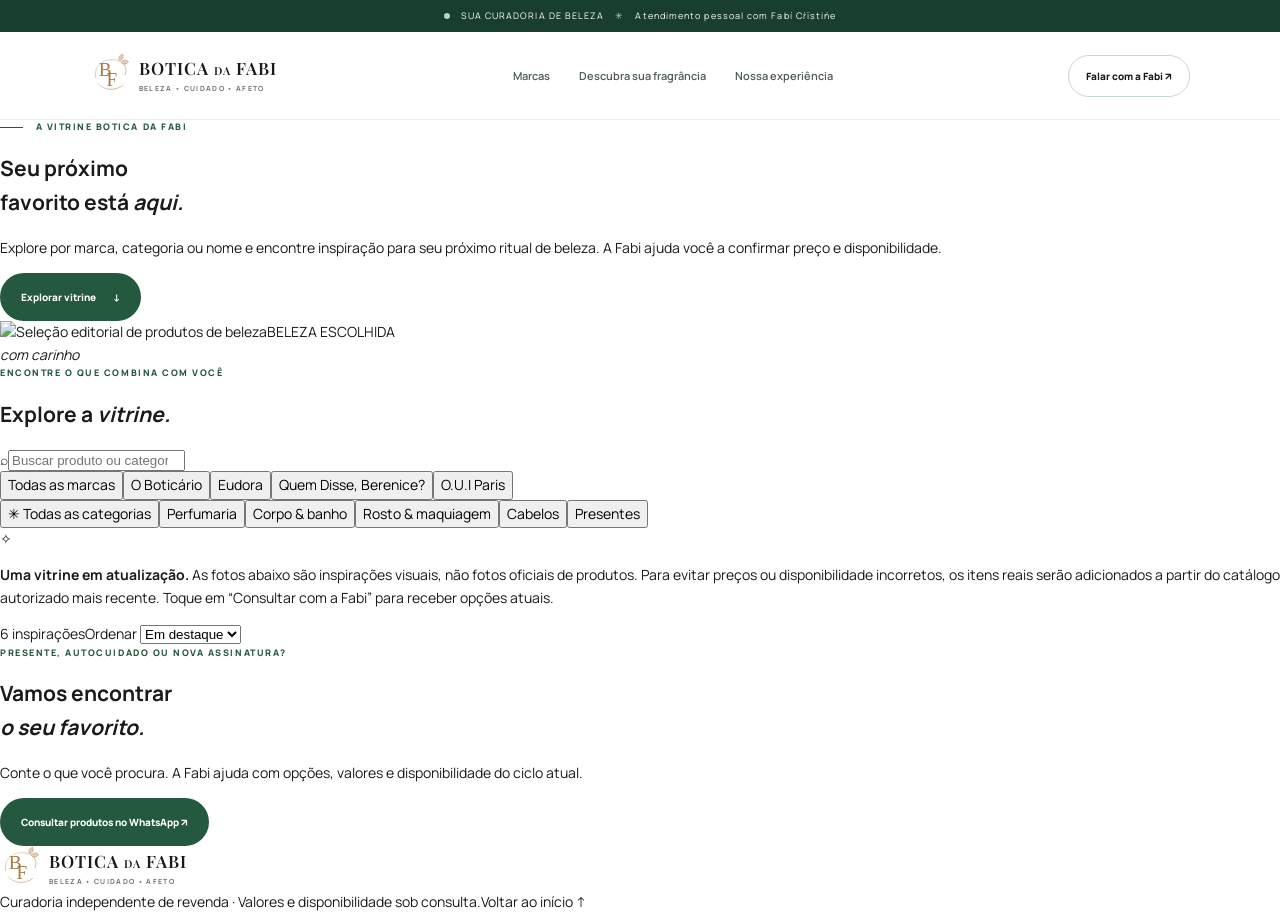
==== catalogo.html @ c80598b9 "Cria página interativa de vitrine de produtos" ====
<!doctype html>
<html lang="pt-BR">
<head>
<meta charset="utf-8"><meta name="viewport" content="width=device-width, initial-scale=1">
<meta name="theme-color" content="#f8faf7">
<meta name="description" content="Explore a vitrine de beleza da Botica da Fabi por marca e categoria. Consulte valores e disponibilidade com atendimento pessoal.">
<title>Vitrine de produtos | Botica da Fabi</title>
<link rel="preconnect" href="https://fonts.googleapis.com"><link rel="preconnect" href="https://fonts.gstatic.com" crossorigin>
<link href="https://fonts.googleapis.com/css2?family=DM+Sans:wght@400;500;600;700&family=Manrope:wght@400;500;600;700;800&family=Playfair+Display:ital,wght@0,400;0,500;0,600;1,400;1,500&display=swap" rel="stylesheet">
<link rel="stylesheet" href="styles.css"><link rel="stylesheet" href="catalogo.css"><link rel="icon" href="logo.svg" type="image/svg+xml">
</head>
<body>
<div class="topline"><span class="topline-dot"></span> SUA CURADORIA DE BELEZA <span class="topline-star">✳</span> Atendimento pessoal com Fabí Cŕïstińe</div>
<header class="header">
<a class="brand" href="index.html" aria-label="Botica da Fabi — início"><img src="logo.svg" alt="" class="brand-logo"><span class="brand-words">BOTICA <i>DA</i> FABI<small>BELEZA • CUIDADO • AFETO</small></span></a>
<button class="menu-toggle" aria-label="Abrir menu" aria-expanded="false">☰</button>
<nav class="nav" aria-label="Menu principal"><a href="index.html#marcas">Marcas</a><a href="fragrancias.html">Descubra sua fragrância</a><a href="index.html#experiencia">Nossa experiência</a></nav>
<a class="header-cta" href="https://wa.me/5521970023845?text=Oi%2C%20Fabi!%20Quero%20ajuda%20para%20escolher%20produtos." target="_blank" rel="noopener">Falar com a Fabi ↗</a>
</header>
<main class="catalog-page">
<section class="catalog-hero"><div class="catalog-hero-copy"><div class="eyebrow"><span class="eyebrow-line"></span> A VITRINE BOTICA DA FABI</div><h1>Seu próximo<br>favorito está <em>aqui.</em></h1><p>Explore por marca, categoria ou nome e encontre inspiração para seu próximo ritual de beleza. A Fabi ajuda você a confirmar preço e disponibilidade.</p><a class="button button-primary" href="#produtos">Explorar vitrine <span>↓</span></a></div><div class="catalog-hero-art"><img src="https://images.unsplash.com/photo-1596462502278-27bfdc403348?auto=format&fit=crop&w=1000&q=85" alt="Seleção editorial de produtos de beleza"><span class="catalog-art-tag">BELEZA ESCOLHIDA<br><em>com carinho</em></span></div></section>
<section class="catalog-controls" id="produtos" aria-label="Filtros da vitrine">
<div class="catalog-controls-top"><div><div class="eyebrow">ENCONTRE O QUE COMBINA COM VOCÊ</div><h2>Explore a <em>vitrine.</em></h2></div><label class="catalog-search"><span aria-hidden="true">⌕</span><input id="product-search" type="search" placeholder="Buscar produto ou categoria…" aria-label="Buscar produto ou categoria"></label></div>
<div class="filter-row" id="brand-filters" aria-label="Filtrar por marca"><button class="filter-chip active" data-brand="Todas">Todas as marcas</button><button class="filter-chip" data-brand="O Boticário">O Boticário</button><button class="filter-chip" data-brand="Eudora">Eudora</button><button class="filter-chip" data-brand="Quem Disse, Berenice?">Quem Disse, Berenice?</button><button class="filter-chip" data-brand="O.U.I Paris">O.U.I Paris</button></div>
<div class="category-row" id="category-filters" aria-label="Filtrar por categoria"><button class="category-chip active" data-category="Todas">✳ Todas as categorias</button><button class="category-chip" data-category="Perfumaria">Perfumaria</button><button class="category-chip" data-category="Corpo e banho">Corpo & banho</button><button class="category-chip" data-category="Rosto e maquiagem">Rosto & maquiagem</button><button class="category-chip" data-category="Cabelos">Cabelos</button><button class="category-chip" data-category="Presentes">Presentes</button></div>
<div class="catalog-notice"><span>✧</span><p><strong>Uma vitrine em atualização.</strong> As fotos abaixo são inspirações visuais, não fotos oficiais de produtos. Para evitar preços ou disponibilidade incorretos, os itens reais serão adicionados a partir do catálogo autorizado mais recente. Toque em “Consultar com a Fabi” para receber opções atuais.</p></div>
<div class="catalog-results-line"><span id="results-count">6 inspirações</span><label>Ordenar <select id="sort-products" aria-label="Ordenar produtos"><option value="featured">Em destaque</option><option value="name">Nome A–Z</option></select></label></div>
<div class="product-grid" id="product-grid" aria-live="polite"></div>
<div class="empty-state" id="empty-state" hidden><span>⌕</span><h3>Nenhum resultado por aqui</h3><p>Tente outra busca ou escolha uma categoria diferente.</p><button class="button button-quiet" id="clear-filters">Limpar filtros</button></div>
</section>
<section class="catalog-help"><div><div class="eyebrow">PRESENTE, AUTOCUIDADO OU NOVA ASSINATURA?</div><h2>Vamos encontrar<br><em>o seu favorito.</em></h2><p>Conte o que você procura. A Fabi ajuda com opções, valores e disponibilidade do ciclo atual.</p></div><a class="button button-primary" href="https://wa.me/5521970023845?text=Oi%2C%20Fabi!%20Estou%20na%20vitrine%20da%20Botica%20da%20Fabi%20e%20quero%20ver%20os%20produtos%20dispon%C3%ADveis%20com%20pre%C3%A7os." target="_blank" rel="noopener">Consultar produtos no WhatsApp ↗</a></section>
</main>
<footer class="catalog-footer"><a class="brand" href="index.html"><img src="logo.svg" alt="" class="brand-logo"><span class="brand-words">BOTICA <i>DA</i> FABI<small>BELEZA • CUIDADO • AFETO</small></span></a><span>Curadoria independente de revenda · Valores e disponibilidade sob consulta.</span><a href="index.html">Voltar ao início ↑</a></footer>
<script src="script.js"></script><script src="catalogo.js"></script>
</body></html>
---- styles.css ----
:root{--white:#fff;--paper:#f8faf7;--green:#dcebe1;--green-dark:#24583f;--green-deep:#183e2e;--burgundy:#702c3d;--burgundy-deep:#4a1d2b;--ink:#181b19;--muted:#6d746f;--line:#e3e8e2;--serif:"Playfair Display",Georgia,serif;--sans:"Manrope","DM Sans",Arial,sans-serif}*{box-sizing:border-box}html{scroll-behavior:smooth;scroll-padding-top:90px}body{margin:0;background:var(--white);color:var(--ink);font:14px/1.6 var(--sans);-webkit-font-smoothing:antialiased}a{color:inherit;text-decoration:none}button{font:inherit}.topline{background:var(--green-deep);color:#f8fff9;text-align:center;padding:9px 15px;font-size:9px;letter-spacing:.12em;display:flex;justify-content:center;align-items:center;gap:11px}.topline-dot{width:6px;height:6px;background:#b5d8c0;border-radius:50%}.topline-star{color:#b5d8c0}.header{height:88px;padding:0 7%;display:flex;align-items:center;justify-content:space-between;gap:20px;position:sticky;top:0;z-index:20;background:rgba(255,255,255,.95);backdrop-filter:blur(16px);border-bottom:1px solid #e9eee9}.brand{display:flex;align-items:center;gap:9px;flex-shrink:0}.brand-logo{width:40px;height:45px}.brand-words{font:600 17px var(--serif);letter-spacing:.06em;line-height:1.15}.brand-words i{font-size:11px;font-style:normal}.brand-words small{display:block;font:700 7px var(--sans);letter-spacing:.19em;color:#6d746f;margin-top:5px}.nav{display:flex;gap:29px;color:#505b54;font-size:11px;font-weight:600}.nav a:hover{color:var(--burgundy)}.header-cta{font-size:10px;font-weight:800;border:1px solid #c6d8ca;border-radius:30px;padding:12px 17px;white-space:nowrap}.header-cta span{color:var(--green-dark);margin-left:10px}.menu-toggle{display:none;border:0;background:transparent;font-size:23px}.hero{background:var(--paper);min-height:610px;padding:74px 10% 78px;display:grid;grid-template-columns:1.04fr .96fr;align-items:center;gap:40px;position:relative;overflow:hidden}.hero-copy{max-width:520px;position:relative;z-index:2}.eyebrow{font-size:9px;font-weight:800;letter-spacing:.17em;color:var(--green-dark)}.eyebrow-line{display:inline-block;width:23px;height:1px;background:currentColor;vertical-align:middle;margin-right:9px}.hero h1{font:500 clamp(45px,5.6vw,72px)/1.08 var(--serif);letter-spacing:-.045em;margin:24px 0}.hero h1 em,.brand-intro h2 em,.editorial h2 em,.payment-heading h2 em,.final-banner h2 em{font-weight:400;color:var(--burgundy);font-style:italic}.hero-lead{font-size:13px;line-height:1.95;color:var(--muted);max-width:410px}.hero-actions{display:flex;gap:12px;align-items:center;flex-wrap:wrap;margin-top:29px}.button{display:inline-flex;align-items:center;justify-content:center;gap:17px;padding:15px 20px;border-radius:40px;font-size:10px;font-weight:800;transition:transform .25s,box-shadow .25s,background .25s;border:1px solid transparent}.button:hover{transform:translateY(-3px);box-shadow:0 10px 24px #183e2e17}.button-primary{background:var(--green-dark);color:#fff}.button-primary:hover{background:var(--green-deep)}.button-quiet{border-color:#d6ded6;color:#33463a;background:transparent}.hero-proof{display:flex;gap:12px;align-items:center;margin-top:48px}.proof-icon{font-size:25px;color:var(--burgundy)}.hero-proof strong,.hero-proof small{display:block}.hero-proof strong{font-size:11px}.hero-proof small{font-size:10px;color:var(--muted);margin-top:3px}.hero-visual{height:420px;position:relative;display:flex;align-items:center;justify-content:center}.hero-halo{position:absolute;width:350px;height:350px;border-radius:50%;background:var(--green);right:7%;top:6%}.hero-image-frame{height:385px;width:72%;position:relative;z-index:1;overflow:hidden;border-radius:48% 48% 28px 28px;box-shadow:0 25px 55px #1d392018}.hero-image-frame img{height:100%;width:100%;object-fit:cover}.hero-sticker{position:absolute;z-index:2;right:0;bottom:38px;background:white;border:1px solid #edf0e9;box-shadow:0 12px 35px #1d392015;border-radius:15px;padding:16px 20px;display:flex;align-items:center;gap:12px;font:13px/1.5 var(--serif)}.hero-sticker>span{font-size:26px;color:var(--burgundy)}.hero-sticker em{color:var(--green-dark)}.hero-vertical{position:absolute;left:0;bottom:30px;writing-mode:vertical-rl;transform:rotate(180deg);font-size:8px;letter-spacing:.18em;color:#65776b}.hero-number{position:absolute;top:6px;right:3px;font:30px var(--serif);color:#b2c9b8}.hero-number span{font:9px var(--sans);color:#728477}.hero-bottom{position:absolute;bottom:22px;left:10%;display:flex;gap:15px;align-items:center;font-size:8px;letter-spacing:.18em;color:#68756b}.hero-bottom b{color:var(--burgundy);font-size:10px}.brand-intro{padding:95px 9% 88px}.brand-intro-head{display:flex;justify-content:space-between;align-items:end;gap:35px;margin-bottom:40px}.brand-intro h2,.payment-heading h2{font:500 clamp(35px,4.1vw,50px)/1.15 var(--serif);letter-spacing:-.03em;margin:14px 0 0}.brand-intro-head>p{max-width:340px;font-size:11px;line-height:1.9;color:var(--muted);margin:0 0 4px}.brand-grid{display:grid;grid-template-columns:repeat(2,minmax(0,1fr));gap:18px}.brand-card{padding:26px 29px 24px;border:1px solid #e5e9e3;border-radius:21px;min-height:325px;display:flex;flex-direction:column;position:relative;overflow:hidden;transition:transform .25s,box-shadow .25s}.brand-card:hover{transform:translateY(-4px);box-shadow:0 18px 42px #1d39200d}.brand-qdb{background:#fff5f3}.brand-oui{background:#f7f3ee}.brand-eudora{background:#f4f5f0}.brand-boticario{background:#f0f7f1}.brand-card-top{display:flex;align-items:center;justify-content:space-between}.brand-index{font-size:8px;letter-spacing:.14em;font-weight:800;color:#797c75}.brand-symbol{font-size:24px;color:var(--burgundy)}.brand-wordmark{min-height:91px;display:flex;flex-direction:column;justify-content:center;font:500 34px/1.05 var(--serif);margin-top:14px;letter-spacing:-.03em}.qdb-wordmark{font-size:32px}.qdb-wordmark em{color:#c94b57}.oui-wordmark{font:500 45px var(--serif);letter-spacing:.06em;color:#40362f}.oui-wordmark small{font:700 8px var(--sans);letter-spacing:.35em;margin-top:4px}.eudora-wordmark{font:800 34px var(--sans);letter-spacing:.14em;color:#333a32}.boticario-wordmark{font:500 37px var(--serif);letter-spacing:-.06em;color:#27573f}.boticario-wordmark span{color:#a7b7a6;padding:0 5px}.brand-card>p{font-size:11px;color:#666d66;line-height:1.8;margin:0 0 14px;max-width:360px}.brand-tags{display:flex;gap:7px;flex-wrap:wrap;margin-bottom:20px}.brand-tags span{border:1px solid #dedfd8;border-radius:30px;padding:6px 10px;font-size:8px;color:#666c65}.brand-button{align-self:flex-start;background:#fff;border-color:#dce2d9;margin-top:auto}.brand-button span{color:var(--burgundy)}.brand-order{align-self:flex-start;background:none;border:0;padding:13px 0 0;color:#4e6154;font-size:9px;font-weight:800;cursor:pointer}.brand-order span{padding-left:8px}.brand-order:hover{color:var(--burgundy)}.catalog-callout{display:flex;align-items:center;gap:17px;padding:21px 25px;background:#f7f8f5;border-radius:17px;margin-top:24px}.callout-icon{width:39px;height:39px;border-radius:50%;background:var(--green);display:flex;align-items:center;justify-content:center;color:var(--green-deep);font-size:20px;flex-shrink:0}.catalog-callout p{font-size:10px;line-height:1.75;color:var(--muted);margin:0;flex:1}.catalog-callout p strong{font-size:11px;color:var(--ink)}.catalog-callout>a{font-size:9px;font-weight:800;white-space:nowrap}.catalog-callout>a span{color:var(--burgundy);padding-left:5px}.editorial{background:#f7f8f5;display:grid;grid-template-columns:1fr 1fr;gap:9%;align-items:center;padding:82px 11%}.editorial-image{height:500px;position:relative;border-radius:22px;overflow:hidden}.editorial-image img{width:100%;height:100%;object-fit:cover}.editorial-image-caption{position:absolute;bottom:16px;left:16px;background:#ffffffdf;border-radius:30px;padding:9px 14px;font-size:8px;letter-spacing:.13em}.editorial-copy h2{font:500 clamp(36px,4.3vw,52px)/1.13 var(--serif);letter-spacing:-.04em;margin:20px 0}.editorial-copy>p{font-size:11px;line-height:2;color:var(--muted)}.experience-list{margin:27px 0 28px}.experience-list>div{display:flex;align-items:flex-start;gap:14px;padding:14px 0;border-bottom:1px solid #e2e7df}.experience-list>div>span{font:17px var(--serif);color:var(--burgundy)}.experience-list p{margin:0}.experience-list strong,.experience-list small{display:block}.experience-list strong{font-size:10px}.experience-list small{font-size:9px;color:var(--muted);margin-top:4px}.payment-section{padding:94px 10%}.payment-heading{text-align:center;max-width:490px;margin:0 auto}.payment-heading h2{font-size:45px}.payment-heading>p{font-size:11px;line-height:1.9;color:var(--muted);margin:18px auto 0;max-width:420px}.payment-steps{display:grid;grid-template-columns:repeat(3,1fr);gap:20px;margin:53px 0 43px}.payment-step{padding:24px;border:1px solid #e5eae3;border-radius:18px;position:relative}.step-num{position:absolute;top:17px;right:19px;font-size:9px;color:#a7b6a9;font-weight:800}.step-icon{width:43px;height:43px;border-radius:14px;background:var(--green);display:flex;align-items:center;justify-content:center;color:var(--green-deep);font-size:22px}.payment-step h3{font:21px var(--serif);margin:18px 0 6px}.payment-step p{font-size:10px;line-height:1.8;color:var(--muted);margin:0}.payment-methods{display:flex;align-items:center;gap:20px;justify-content:space-between;padding:24px 0;border-top:1px solid var(--line);border-bottom:1px solid var(--line)}.payment-label{font-size:8px;letter-spacing:.12em;font-weight:800;color:#69736b;max-width:100px}.payment-method{display:flex;align-items:center;gap:10px}.method-icon{display:flex;align-items:center;justify-content:center;width:37px;height:37px;border-radius:12px;background:#f1f6f0;color:var(--green-dark);font-size:16px;font-weight:800}.payment-method strong,.payment-method small{display:block}.payment-method strong{font-size:10px}.payment-method small{font-size:8px;color:var(--muted);margin-top:3px}.payment-cta{margin-top:27px;background:var(--green-deep);color:white;border-radius:18px;padding:23px 26px;display:flex;align-items:center;justify-content:space-between;gap:20px}.payment-cta>div{display:flex;align-items:center;gap:13px}.cta-spark{font-size:26px;color:#b4d6bc}.payment-cta strong,.payment-cta small{display:block}.payment-cta strong{font-size:11px}.payment-cta small{font-size:9px;color:#d1e0d4;margin-top:4px}.button-whatsapp{background:#fff;color:#183e2e;white-space:nowrap}.wa-icon{font-size:17px;color:#267c50}.final-banner{position:relative;text-align:center;padding:75px 20px 82px;background:var(--burgundy-deep);color:white;overflow:hidden}.final-banner .eyebrow{color:#e5c7ce}.final-banner h2{font:500 clamp(36px,4.8vw,54px)/1.18 var(--serif);margin:18px 0}.final-banner h2 em{color:#e7b9c4}.final-banner>p{font-size:11px;color:#e1cbd0;margin:0 0 25px}.button-light{background:#fff;color:var(--burgundy-deep)}.final-ornament{position:absolute;font-size:230px;left:-30px;bottom:-90px;color:#ffffff08}.footer{padding:43px 9% 22px;background:#fff}.footer-main{display:flex;align-items:center;justify-content:space-between;gap:20px;padding-bottom:28px}.footer-main>p{font:italic 14px var(--serif);color:var(--muted)}.social-links{display:flex;flex-direction:column;gap:9px;font-size:10px;font-weight:700}.social-links span{color:var(--burgundy);margin-left:5px}.footer-bottom{border-top:1px solid var(--line);padding-top:17px;display:flex;justify-content:space-between;font-size:9px;color:#737b74}.legal-note{max-width:930px;margin:20px auto 0;text-align:center;font-size:8px;line-height:1.8;color:#899089}.toast{position:fixed;bottom:22px;left:50%;transform:translate(-50%,18px);background:#193f2e;color:white;padding:13px 20px;border-radius:12px;font-size:11px;opacity:0;pointer-events:none;transition:all .25s;z-index:50;max-width:90%;box-shadow:0 12px 30px #0002}.toast.show{opacity:1;transform:translate(-50%,0)}[hidden]{display:none!important}@media(max-width:950px){.header{padding:0 4%}.nav{gap:15px}.hero{padding-left:7%;padding-right:7%;gap:20px}.hero-visual{height:370px}.hero-halo{width:300px;height:300px}.hero-image-frame{height:330px}.brand-intro{padding-left:7%;padding-right:7%}.editorial{padding:70px 7%;gap:6%}.editorial-image{height:450px}.payment-section{padding-left:7%;padding-right:7%}.payment-cta{align-items:flex-start;flex-direction:column}.payment-methods{gap:12px}}@media(max-width:680px){.topline{font-size:7px;letter-spacing:.07em;gap:6px}.header{height:73px;padding:0 5%;gap:10px}.brand-logo{width:34px;height:39px}.brand-words{font-size:14px}.brand-words small{font-size:6px}.menu-toggle{display:block;margin-left:auto}.nav{display:none;position:absolute;top:72px;left:0;right:0;background:white;padding:20px 7%;border-bottom:1px solid var(--line);flex-direction:column;gap:18px}.nav.open{display:flex}.header-cta{font-size:9px;padding:10px 12px}.header-cta span{margin-left:4px}.hero{display:flex;flex-direction:column;align-items:stretch;padding:48px 7% 55px;gap:10px}.hero h1{font-size:48px}.hero-lead{font-size:12px}.hero-actions{gap:9px}.button{padding:14px 16px;font-size:9px;gap:10px}.hero-proof{margin-top:30px}.hero-visual{height:320px;margin-top:13px}.hero-halo{width:260px;height:260px;right:8%}.hero-image-frame{width:68%;height:290px}.hero-sticker{right:0;bottom:17px;padding:12px 14px;font-size:11px}.hero-vertical{left:3%;font-size:7px}.hero-number{font-size:24px;right:0}.hero-bottom{left:7%;bottom:19px;gap:8px;font-size:7px}.brand-intro{padding:67px 6%}.brand-intro-head{display:block;margin-bottom:28px}.brand-intro h2{font-size:39px}.brand-intro-head>p{margin-top:16px}.brand-grid{grid-template-columns:1fr;gap:13px}.brand-card{min-height:315px;padding:22px;border-radius:18px}.brand-wordmark{min-height:80px}.catalog-callout{padding:17px;align-items:flex-start;flex-wrap:wrap}.catalog-callout p{min-width:calc(100% - 60px)}.catalog-callout>a{margin-left:56px}.editorial{grid-template-columns:1fr;padding:58px 6%;gap:32px}.editorial-image{height:330px}.editorial-copy h2{font-size:42px}.payment-section{padding:67px 6%}.payment-heading h2{font-size:41px}.payment-steps{grid-template-columns:1fr;gap:12px;margin:32px 0}.payment-step{padding:20px}.payment-step h3{margin-top:12px}.payment-methods{display:grid;grid-template-columns:1fr 1fr;gap:18px}.payment-label{grid-column:1/-1;max-width:none}.payment-method{gap:8px}.payment-method small{font-size:8px;line-height:1.5}.payment-cta{padding:20px;gap:18px}.payment-cta strong{line-height:1.6}.button-whatsapp{white-space:normal;width:100%}.final-banner{padding:64px 18px}.final-banner h2{font-size:39px}.footer{padding:35px 6% 20px}.footer-main{align-items:flex-start;flex-direction:column;gap:14px}.footer-main>p{margin:4px 0}.social-links{gap:12px}.footer-bottom{gap:15px;line-height:1.6}.footer-bottom a{text-align:right;white-space:nowrap}}@media(prefers-reduced-motion:reduce){html{scroll-behavior:auto}*,*::before,*::after{transition:none!important;animation:none!important}}

/* Direção de arte motion: editorial, tátil e elegante — sem reproduzir identidades de terceiros */
:root{--ease-luxe:cubic-bezier(.22,1,.36,1);--ease-soft:cubic-bezier(.2,.7,.2,1)}
::selection{background:#dcebe1;color:#183e2e}
body{overflow-x:hidden}
a,button{-webkit-tap-highlight-color:transparent}
a:focus-visible,button:focus-visible{outline:2px solid var(--burgundy);outline-offset:4px}
.header{transition:height .55s var(--ease-luxe),box-shadow .55s var(--ease-luxe),background .4s ease}
.header-cta{transition:color .35s ease,background .35s ease,border-color .35s ease,transform .45s var(--ease-luxe)}
.header-cta:hover{background:var(--green-deep);border-color:var(--green-deep);color:#fff;transform:translateY(-2px)}
.hero{isolation:isolate}
.hero:before{content:"";position:absolute;inset:0;pointer-events:none;background:radial-gradient(ellipse at 80% 15%,rgba(220,235,225,.55),transparent 43%);z-index:-1}
.hero-copy{animation:copy-arrive 1.15s var(--ease-luxe) both}
.hero-visual{animation:visual-arrive 1.35s .12s var(--ease-luxe) both}
.hero-image-frame{transform-origin:50% 55%;transition:border-radius .9s var(--ease-luxe),box-shadow .9s var(--ease-luxe)}
.hero-image-frame img,.editorial-image img{transform:scale(1.015);transition:transform 1.4s var(--ease-luxe),filter .9s ease}
.hero-visual:hover .hero-image-frame{border-radius:48% 48% 18px 18px;box-shadow:0 32px 70px #1d392026}
.hero-visual:hover .hero-image-frame img,.editorial-image:hover img{transform:scale(1.075)}
.hero-halo{animation:halo-breathe 8s ease-in-out infinite alternate}
.hero-sticker{animation:sticker-arrive 1.1s .55s var(--ease-luxe) both;transition:transform .5s var(--ease-luxe),box-shadow .5s ease}
.hero-visual:hover .hero-sticker{transform:translateY(-5px) rotate(-1deg);box-shadow:0 18px 40px #1d39201c}
.hero-bottom{animation:fade-up .8s .6s both}
.button{position:relative;isolation:isolate;overflow:hidden;transition:transform .5s var(--ease-luxe),box-shadow .5s var(--ease-luxe),background .35s ease,border-color .35s ease}
.button:after{content:"";position:absolute;inset:0;z-index:-1;background:linear-gradient(110deg,transparent 20%,#ffffff28 48%,transparent 75%);transform:translateX(-130%);transition:transform .8s var(--ease-luxe)}
.button:hover:after{transform:translateX(130%)}
.brand-card{transition:transform .65s var(--ease-luxe),box-shadow .65s var(--ease-luxe),border-color .5s ease}
.brand-card:before{content:"";position:absolute;inset:0;pointer-events:none;opacity:0;background:linear-gradient(145deg,#ffffff85,transparent 45%);transition:opacity .6s ease}
.brand-card:hover{transform:translateY(-7px);box-shadow:0 25px 55px #1d392014;border-color:#d4dfd4}
.brand-card:hover:before{opacity:1}
.brand-wordmark{transition:transform .65s var(--ease-luxe)}
.brand-card:hover .brand-wordmark{transform:translateX(4px)}
.brand-symbol{transition:transform .7s var(--ease-luxe)}
.brand-card:hover .brand-symbol{transform:rotate(18deg) scale(1.08)}
.brand-tags span{transition:background .35s ease,border-color .35s ease,transform .35s var(--ease-luxe)}
.brand-card:hover .brand-tags span{border-color:#cbd8cc;background:#ffffff70}
.brand-button{transition:transform .45s var(--ease-luxe),background .35s ease,border-color .35s ease}
.brand-button:hover{background:#fdfefd;border-color:#b9cbbd}
.brand-order span,.catalog-callout>a span,.social-links span{display:inline-block;transition:transform .35s var(--ease-luxe)}
.brand-order:hover span,.catalog-callout>a:hover span,.social-links a:hover span{transform:translateX(5px)}
.editorial-image{overflow:hidden}
.editorial-image img{transition:transform 1.4s var(--ease-luxe),filter 1s ease}
.experience-list>div{transition:padding-left .45s var(--ease-luxe),border-color .45s ease}
.experience-list>div:hover{padding-left:7px;border-color:#c7d7ca}
.experience-list>div>span{transition:transform .45s var(--ease-luxe)}
.experience-list>div:hover>span{transform:translateY(-2px)}
.payment-step{transition:transform .55s var(--ease-luxe),box-shadow .55s ease,border-color .45s ease}
.payment-step:hover{transform:translateY(-5px);box-shadow:0 17px 35px #1d39200c;border-color:#cfddcf}
.step-icon{transition:transform .55s var(--ease-luxe),background .35s ease}
.payment-step:hover .step-icon{transform:rotate(-5deg) scale(1.06);background:#e6f0e7}
.payment-method{transition:transform .45s var(--ease-luxe)}
.payment-method:hover{transform:translateY(-3px)}
.method-icon{transition:background .35s ease,transform .45s var(--ease-luxe)}
.payment-method:hover .method-icon{background:#e1eee3;transform:scale(1.05)}
.payment-cta{transition:box-shadow .6s ease}
.payment-cta:hover{box-shadow:0 20px 45px #183e2e1b}
.final-banner:after{content:"";position:absolute;width:520px;height:520px;right:-210px;top:-310px;border:1px solid #ffffff12;border-radius:50%;box-shadow:0 0 0 38px #ffffff05,0 0 0 78px #ffffff03;pointer-events:none}
.final-ornament{animation:slow-turn 35s linear infinite}
.social-links a{transition:color .3s ease}
.social-links a:hover{color:var(--burgundy)}
@keyframes copy-arrive{from{opacity:0;transform:translateY(24px)}to{opacity:1;transform:translateY(0)}}
@keyframes visual-arrive{from{opacity:0;transform:translateY(22px) scale(.985)}to{opacity:1;transform:translateY(0) scale(1)}}
@keyframes sticker-arrive{from{opacity:0;transform:translate(10px,12px)}to{opacity:1;transform:translate(0,0)}}
@keyframes fade-up{from{opacity:0;transform:translateY(10px)}to{opacity:1;transform:translateY(0)}}
@keyframes halo-breathe{from{transform:scale(.97) translateY(2px)}to{transform:scale(1.04) translateY(-5px)}}
@keyframes slow-turn{to{transform:rotate(360deg)}}
html.motion-ready .reveal{opacity:0;transform:translateY(24px);transition:opacity .9s var(--ease-luxe),transform .9s var(--ease-luxe)}
html.motion-ready .reveal.is-visible{opacity:1;transform:translateY(0)}
html.motion-ready .reveal[data-delay="1"]{transition-delay:.08s}
html.motion-ready .reveal[data-delay="2"]{transition-delay:.16s}
html.motion-ready .reveal[data-delay="3"]{transition-delay:.24s}
@media(max-width:680px){.hero-halo{animation-duration:10s}.hero-visual:hover .hero-image-frame img{transform:scale(1.035)}.brand-card:hover{transform:translateY(-3px)}.payment-step:hover{transform:translateY(-2px)}}
@media(prefers-reduced-motion:reduce){.hero-copy,.hero-visual,.hero-sticker,.hero-bottom,.hero-halo,.final-ornament{animation:none!important}.hero-image-frame img,.editorial-image img{transform:none!important}.reveal,html.motion-ready .reveal{opacity:1!important;transform:none!important;transition:none!important}.button:after{display:none}}


/* Acabamento de navegação: progresso de leitura e cabeçalho tátil */
.scroll-progress{position:fixed;top:0;left:0;width:100%;height:2px;z-index:100;background:transparent;pointer-events:none}
.scroll-progress:after{content:"";display:block;height:100%;width:var(--scroll-progress,0%);background:linear-gradient(90deg,#24583f,#b88a98);transition:width .12s linear}
.header.is-scrolled{box-shadow:0 9px 28px #183e2e0a;background:rgba(255,255,255,.97)}
@media(prefers-reduced-motion:reduce){.scroll-progress:after{transition:none}}


/* Editorial product inspiration showcase */
.showcase{padding:clamp(4rem,8vw,8rem) max(5.5%,calc((100vw - 1440px)/2));background:#f4f0eb;color:#20211d}
.showcase-heading{display:flex;align-items:end;justify-content:space-between;gap:2rem;margin:0 auto 2.4rem;max-width:1440px}
.showcase-heading h2{margin:.7rem 0 0;font-family:"Playfair Display",serif;font-weight:400;font-size:clamp(2.1rem,4.4vw,4.2rem);line-height:1.05;letter-spacing:-.04em}
.showcase-heading h2 em{color:#7d3b4a;font-weight:400}
.showcase-heading>p{max-width:390px;color:#68665f;line-height:1.8;font-size:.95rem;margin:0 0 .2rem}
.showcase-grid{display:grid;grid-template-columns:1.25fr 1fr 1fr;gap:14px;max-width:1440px;margin:auto}
.showcase-tile{position:relative;isolation:isolate;display:block;min-height:360px;aspect-ratio:4/5;overflow:hidden;background:#d9d2c9;color:white;text-decoration:none}
.showcase-tile-large{aspect-ratio:auto;min-height:500px;grid-row:span 1}
.showcase-tile img{position:absolute;inset:0;width:100%;height:100%;object-fit:cover;transition:transform 1.1s cubic-bezier(.2,.7,.2,1),filter .7s ease}
.showcase-tile:hover img,.showcase-tile:focus-visible img{transform:scale(1.055)}
.showcase-shade{position:absolute;inset:0;background:linear-gradient(180deg,rgba(13,12,10,.02) 20%,rgba(13,12,10,.72) 100%);z-index:0}
.showcase-caption{position:absolute;z-index:1;left:clamp(1.1rem,2.3vw,2rem);right:1.2rem;bottom:clamp(1.2rem,2.5vw,2.2rem);display:flex;flex-direction:column;align-items:flex-start;gap:.65rem}
.showcase-caption small{font-size:.63rem;letter-spacing:.17em;font-weight:600}
.showcase-caption strong{font-family:"Playfair Display",serif;font-size:clamp(1.5rem,2.1vw,2.35rem);font-weight:400;line-height:1.1;max-width:16ch}
.showcase-caption i{font-style:normal;font-size:.76rem;border-bottom:1px solid rgba(255,255,255,.65);padding-bottom:4px;margin-top:.2rem}
.showcase-note{max-width:1440px;margin:1rem auto 0;color:#777168;font-size:.72rem;line-height:1.6}
@media(max-width:900px){.showcase-heading{align-items:flex-start;flex-direction:column;gap:1rem}.showcase-heading>p{max-width:600px}.showcase-grid{grid-template-columns:1fr 1fr}.showcase-tile-large{grid-column:1/-1;min-height:420px;aspect-ratio:16/9}.showcase-tile{min-height:300px}}
@media(max-width:560px){.showcase{padding:4rem 5%}.showcase-grid{gap:9px}.showcase-tile-large{min-height:360px}.showcase-tile{min-height:245px}.showcase-caption{left:.85rem;right:.7rem;bottom:1rem;gap:.45rem}.showcase-caption small{font-size:.52rem;letter-spacing:.1em}.showcase-caption strong{font-size:1.35rem}.showcase-caption i{font-size:.68rem}}
@media(prefers-reduced-motion:reduce){.showcase-tile img{transition:none}}

.fragrance-feature{display:grid;grid-template-columns:.9fr 1.1fr;gap:clamp(2rem,7vw,6rem);align-items:center;padding:clamp(4rem,8vw,7.5rem) 10%;background:#fff}.fragrance-feature-art{min-height:390px;position:relative;display:flex;align-items:center;justify-content:center;flex-direction:column;overflow:hidden;border-radius:28px;background:radial-gradient(circle at 50% 42%,#fff 0,#edf4ed 38%,#dcebe1 100%);color:var(--green-deep)}.fragrance-orbit{position:absolute;width:270px;height:270px;border:1px solid #24583f32;border-radius:50%;box-shadow:0 0 0 32px #24583f08,0 0 0 65px #24583f05}.fragrance-bottle{z-index:1;font:130px var(--serif);color:var(--burgundy);text-shadow:0 15px 35px #702c3d20}.fragrance-feature-art small{z-index:1;font-size:8px;letter-spacing:.2em;margin-top:15px}.fragrance-feature-copy h2{font:500 clamp(2.4rem,4.4vw,3.8rem)/1.12 var(--serif);letter-spacing:-.04em;margin:1.1rem 0}.fragrance-feature-copy h2 em{color:var(--burgundy);font-weight:400}.fragrance-feature-copy>p{font-size:.9rem;line-height:1.95;color:var(--muted);max-width:550px}.fragrance-feature-copy ul{list-style:none;padding:0;margin:1.5rem 0 1.8rem;display:grid;gap:.7rem;color:#4f6255;font-size:.82rem}.fragrance-feature-note{display:block;color:var(--muted);font-size:.7rem;line-height:1.7;margin-top:1rem;max-width:440px}@media(max-width:700px){.fragrance-feature{grid-template-columns:1fr;padding:4rem 6%;gap:2rem}.fragrance-feature-art{min-height:280px}.fragrance-orbit{width:200px;height:200px}.fragrance-bottle{font-size:100px}}
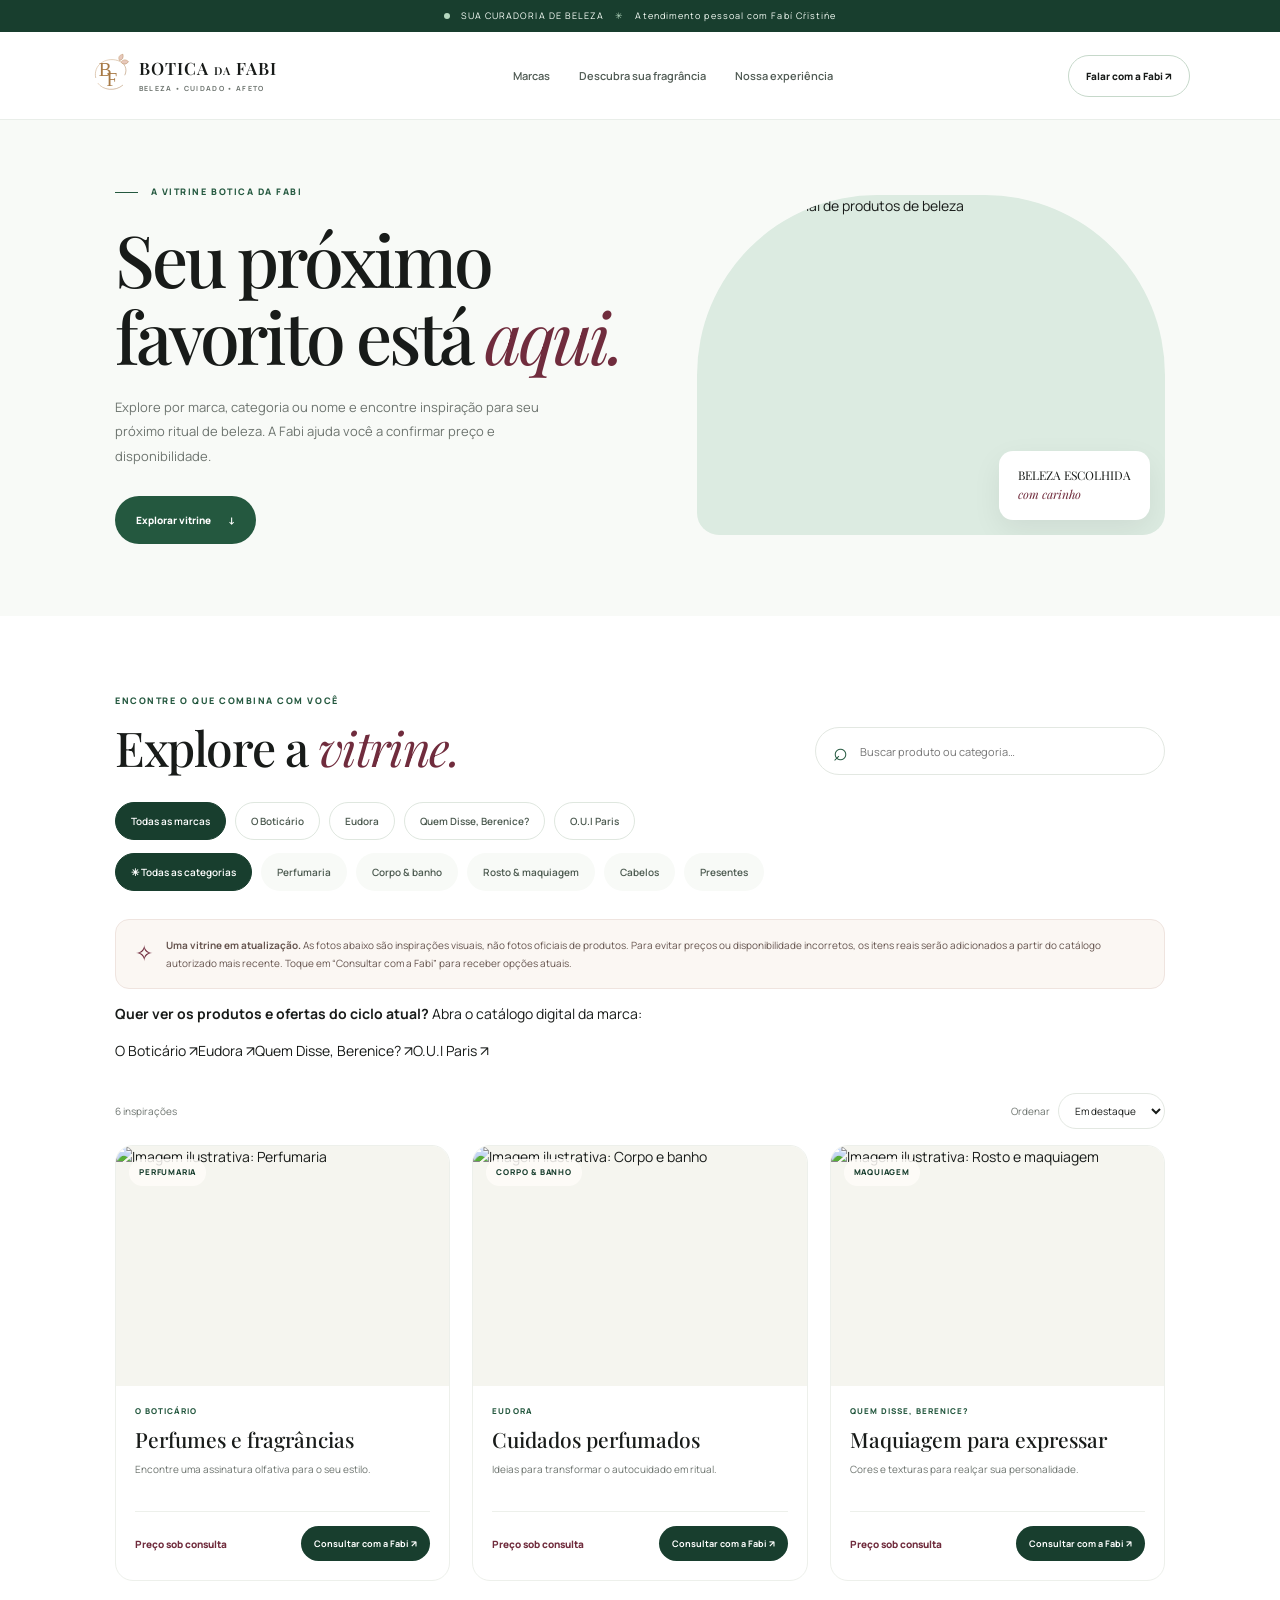
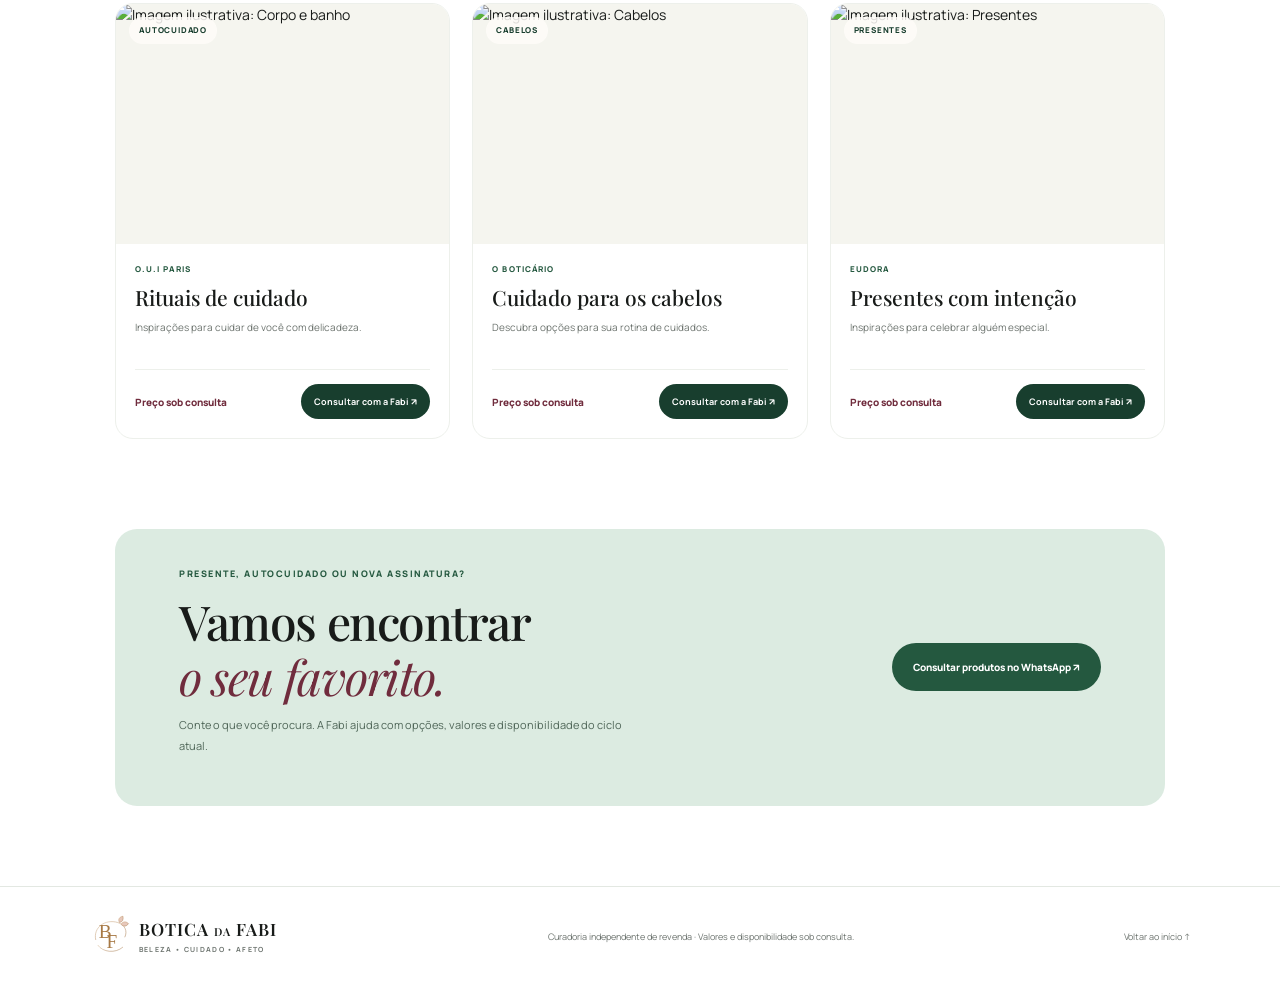
==== commit a7cdbb9b: "Adiciona acesso direto aos quatro catálogos digitais oficiais" ====
--- a/catalogo.html
+++ b/catalogo.html
@@ -24,6 +24,7 @@
 <div class="filter-row" id="brand-filters" aria-label="Filtrar por marca"><button class="filter-chip active" data-brand="Todas">Todas as marcas</button><button class="filter-chip" data-brand="O Boticário">O Boticário</button><button class="filter-chip" data-brand="Eudora">Eudora</button><button class="filter-chip" data-brand="Quem Disse, Berenice?">Quem Disse, Berenice?</button><button class="filter-chip" data-brand="O.U.I Paris">O.U.I Paris</button></div>
 <div class="category-row" id="category-filters" aria-label="Filtrar por categoria"><button class="category-chip active" data-category="Todas">✳ Todas as categorias</button><button class="category-chip" data-category="Perfumaria">Perfumaria</button><button class="category-chip" data-category="Corpo e banho">Corpo & banho</button><button class="category-chip" data-category="Rosto e maquiagem">Rosto & maquiagem</button><button class="category-chip" data-category="Cabelos">Cabelos</button><button class="category-chip" data-category="Presentes">Presentes</button></div>
 <div class="catalog-notice"><span>✧</span><p><strong>Uma vitrine em atualização.</strong> As fotos abaixo são inspirações visuais, não fotos oficiais de produtos. Para evitar preços ou disponibilidade incorretos, os itens reais serão adicionados a partir do catálogo autorizado mais recente. Toque em “Consultar com a Fabi” para receber opções atuais.</p></div>
+<div class="official-catalogs" aria-label="Catálogos oficiais das marcas"><p><strong>Quer ver os produtos e ofertas do ciclo atual?</strong> Abra o catálogo digital da marca:</p><div class="official-catalog-links"><a href="https://minhaloja.boticario.com.br/redirect/27391125/?origin=boticario&utm_source=portal_bot&utm_medium=catalogos-dos-ciclos" target="_blank" rel="noopener">O Boticário ↗</a><a href="https://minhaloja.eudora.com.br/redirect/27391125/?origin=boticario&utm_source=portal_bot&utm_medium=catalogos-dos-ciclos" target="_blank" rel="noopener">Eudora ↗</a><a href="https://minhaloja.quemdisseberenice.com.br/redirect/27391125/?origin=boticario&utm_source=portal_bot&utm_medium=catalogos-dos-ciclos" target="_blank" rel="noopener">Quem Disse, Berenice? ↗</a><a href="https://minhaloja.ouiparis.com/redirect/27391125/?origin=boticario&utm_source=portal_bot&utm_medium=catalogos-dos-ciclos" target="_blank" rel="noopener">O.U.I Paris ↗</a></div></div>
 <div class="catalog-results-line"><span id="results-count">6 inspirações</span><label>Ordenar <select id="sort-products" aria-label="Ordenar produtos"><option value="featured">Em destaque</option><option value="name">Nome A–Z</option></select></label></div>
 <div class="product-grid" id="product-grid" aria-live="polite"></div>
 <div class="empty-state" id="empty-state" hidden><span>⌕</span><h3>Nenhum resultado por aqui</h3><p>Tente outra busca ou escolha uma categoria diferente.</p><button class="button button-quiet" id="clear-filters">Limpar filtros</button></div>
--- a/catalogo.css
+++ b/catalogo.css
@@ -0,0 +1,2 @@
+
+.catalog-page{background:#fff}.catalog-hero{padding:65px 9% 72px;background:var(--paper);display:grid;grid-template-columns:1fr .9fr;align-items:center;gap:6%;overflow:hidden}.catalog-hero-copy h1{font:500 clamp(45px,5.6vw,72px)/1.08 var(--serif);letter-spacing:-.045em;margin:20px 0}.catalog-hero-copy h1 em,.catalog-controls h2 em,.catalog-help h2 em{color:var(--burgundy);font-style:italic;font-weight:400}.catalog-hero-copy p{max-width:460px;color:var(--muted);line-height:1.9;font-size:13px;margin-bottom:27px}.catalog-hero-art{position:relative;height:340px;border-radius:180px 180px 22px 22px;overflow:hidden;background:var(--green)}.catalog-hero-art img{width:100%;height:100%;object-fit:cover}.catalog-art-tag{position:absolute;right:15px;bottom:15px;background:#fff;padding:15px 19px;border-radius:14px;font:12px/1.6 var(--serif);box-shadow:0 10px 30px #0001}.catalog-art-tag em{color:var(--burgundy)}.catalog-controls{padding:78px 9% 90px;scroll-margin-top:100px}.catalog-controls-top{display:flex;justify-content:space-between;align-items:end;gap:24px}.catalog-controls h2,.catalog-help h2{font:500 clamp(34px,4vw,48px)/1.15 var(--serif);margin:12px 0 0;letter-spacing:-.03em}.catalog-search{display:flex;align-items:center;gap:10px;border:1px solid var(--line);border-radius:30px;padding:0 17px;height:48px;width:min(100%,350px);color:var(--green-dark)}.catalog-search span{font-size:25px}.catalog-search input{border:0;outline:0;width:100%;font:11px var(--sans);background:transparent;color:var(--ink)}.filter-row,.category-row{display:flex;gap:9px;flex-wrap:wrap;margin-top:27px}.category-row{margin-top:13px}.filter-chip,.category-chip{border:1px solid #dfe7df;border-radius:30px;padding:11px 15px;background:white;color:#4c5a50;font:600 10px var(--sans);cursor:pointer;transition:.2s}.filter-chip.active,.category-chip.active,.filter-chip:hover,.category-chip:hover{background:var(--green-deep);color:white;border-color:var(--green-deep)}.category-chip{background:#f8faf7;border-color:transparent}.catalog-notice{display:flex;gap:13px;align-items:flex-start;background:#fbf7f3;border:1px solid #efe4df;border-radius:14px;padding:16px 19px;margin-top:28px;color:#66554f}.catalog-notice>span{font-size:22px;color:var(--burgundy)}.catalog-notice p{font-size:10px;line-height:1.8;margin:0}.catalog-results-line{display:flex;justify-content:space-between;align-items:center;margin:31px 0 16px;font-size:10px;color:var(--muted)}.catalog-results-line label{display:flex;align-items:center;gap:8px}.catalog-results-line select{border:1px solid var(--line);background:white;border-radius:20px;padding:9px 12px;color:var(--ink);font:10px var(--sans)}.product-grid{display:grid;grid-template-columns:repeat(3,minmax(0,1fr));gap:22px}.product-card{border:1px solid #edf0eb;border-radius:18px;overflow:hidden;background:#fff;transition:transform .25s,box-shadow .25s}.product-card:hover{transform:translateY(-5px);box-shadow:0 16px 36px #183e2e12}.product-image{height:240px;position:relative;overflow:hidden;background:#f5f5ef}.product-image img{width:100%;height:100%;object-fit:cover;transition:transform .6s}.product-card:hover .product-image img{transform:scale(1.045)}.product-badge{position:absolute;top:13px;left:13px;background:#fffdf9d9;border-radius:20px;padding:7px 10px;font-size:8px;letter-spacing:.1em;font-weight:800;color:var(--green-deep)}.product-info{padding:19px}.product-brand{font-size:8px;letter-spacing:.13em;color:var(--green-dark);font-weight:800;text-transform:uppercase}.product-info h3{font:500 21px/1.25 var(--serif);margin:8px 0}.product-info p{font-size:10px;line-height:1.8;color:var(--muted);min-height:36px;margin:0 0 15px}.product-bottom{display:flex;justify-content:space-between;align-items:center;gap:10px;border-top:1px solid #edf0eb;padding-top:14px}.product-price{font-size:10px;font-weight:800;color:var(--burgundy)}.product-ask{border:0;background:var(--green-deep);color:#fff;border-radius:30px;padding:11px 13px;font:700 9px var(--sans);cursor:pointer}.product-ask:hover{background:var(--burgundy)}.empty-state{text-align:center;padding:50px 10px;color:var(--muted)}.empty-state>span{font-size:36px;color:var(--burgundy)}.empty-state h3{font:24px var(--serif);color:var(--ink)}.empty-state p{font-size:11px}.catalog-help{margin:0 9% 80px;background:var(--green);border-radius:22px;padding:38px 5%;display:flex;align-items:center;justify-content:space-between;gap:28px}.catalog-help p{font-size:11px;line-height:1.9;max-width:450px;color:#4f6658}.catalog-footer{padding:28px 7%;border-top:1px solid var(--line);display:flex;align-items:center;justify-content:space-between;gap:20px}.catalog-footer>span,.catalog-footer>a:last-child{font-size:9px;color:var(--muted)}@media(max-width:900px){.catalog-hero{padding:55px 7%;gap:25px}.catalog-hero-art{height:300px}.catalog-controls{padding:60px 6%}.product-grid{grid-template-columns:repeat(2,minmax(0,1fr))}.product-image{height:230px}.catalog-help{margin-left:6%;margin-right:6%}.catalog-footer{flex-wrap:wrap}}@media(max-width:600px){.catalog-hero{grid-template-columns:1fr;padding:44px 7% 60px}.catalog-hero-art{height:260px;max-width:430px;width:100%;margin:0 auto}.catalog-controls-top{align-items:stretch;flex-direction:column}.catalog-search{width:100%}.filter-row,.category-row{gap:7px}.filter-chip,.category-chip{padding:10px 12px}.product-grid{grid-template-columns:1fr 1fr;gap:12px}.product-image{height:170px}.product-info{padding:13px}.product-info h3{font-size:17px}.product-info p{font-size:9px;min-height:50px}.product-bottom{align-items:flex-start;flex-direction:column}.product-ask{width:100%}.catalog-help{margin-bottom:50px;align-items:flex-start;flex-direction:column;padding:28px 7%}.catalog-help .button{width:100%;text-align:center}.catalog-footer{padding:25px 7%;align-items:flex-start;flex-direction:column}.catalog-footer .brand{margin-bottom:5px}}
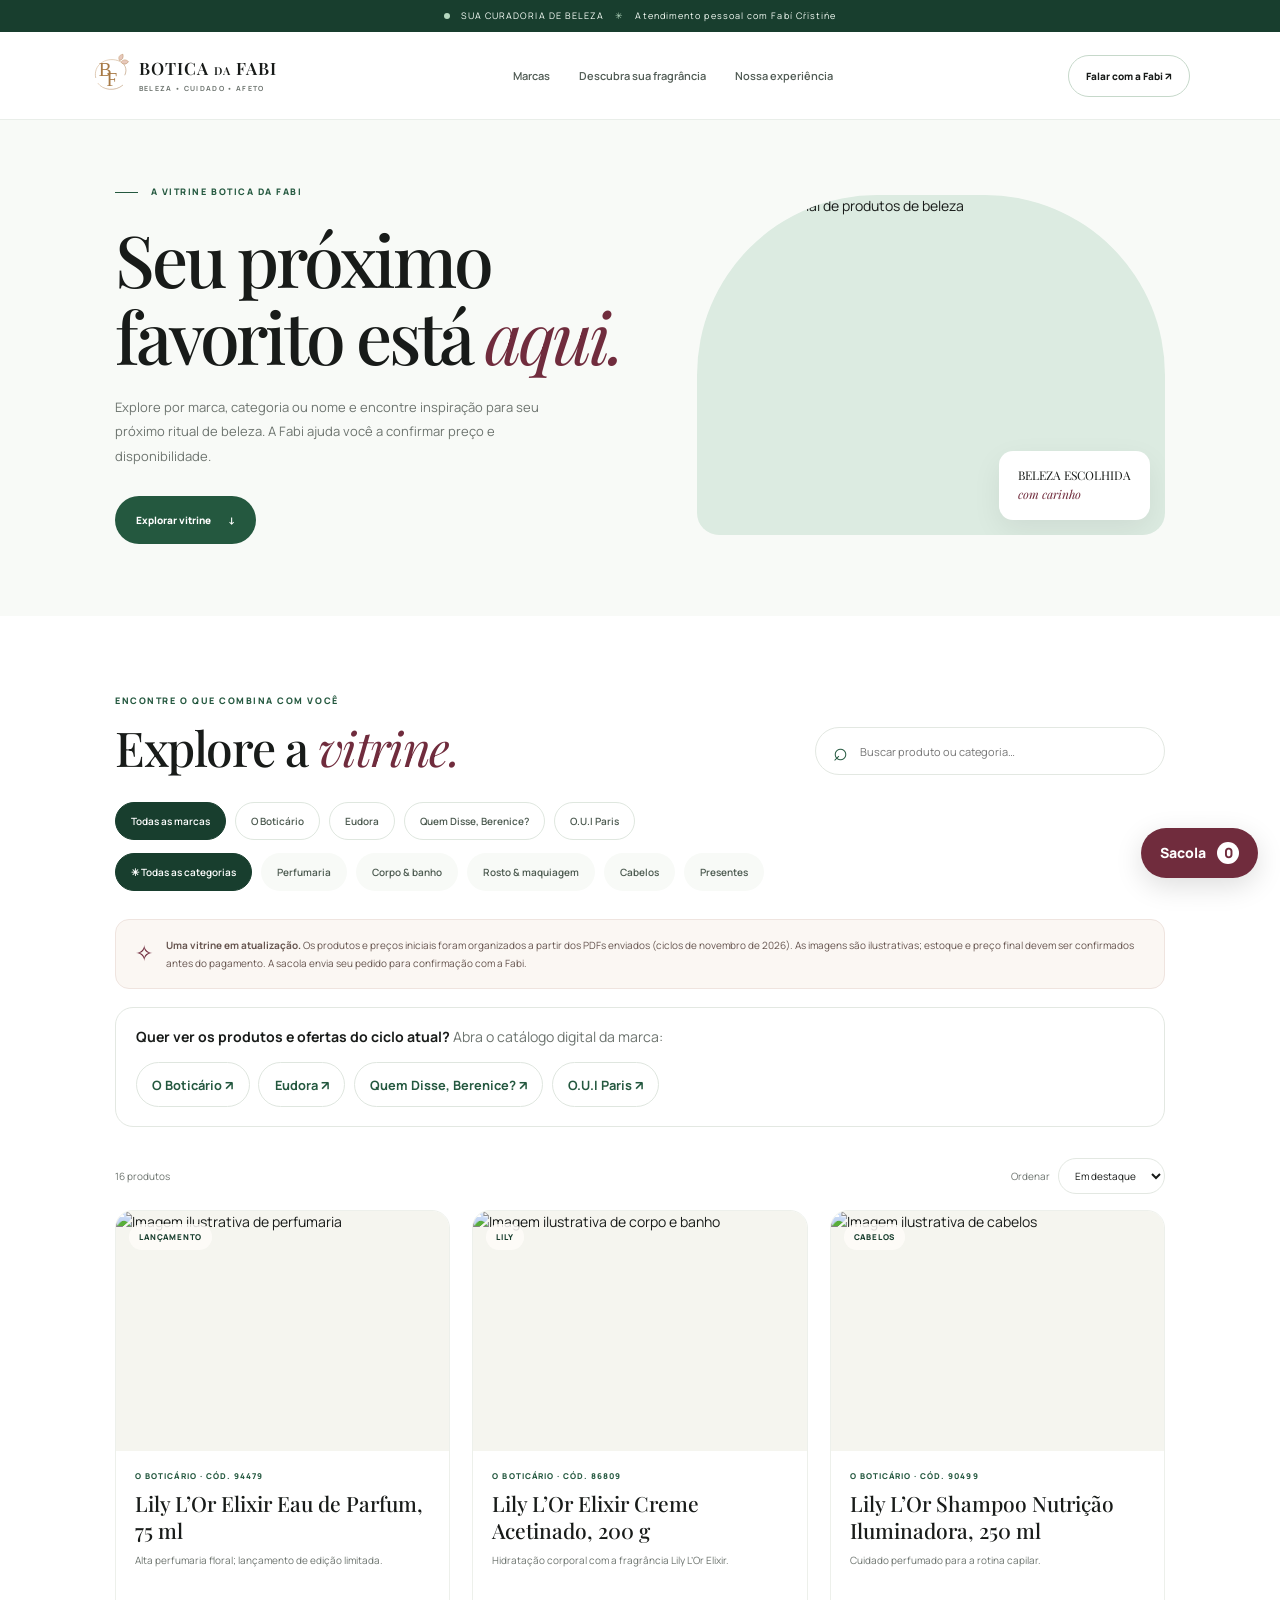
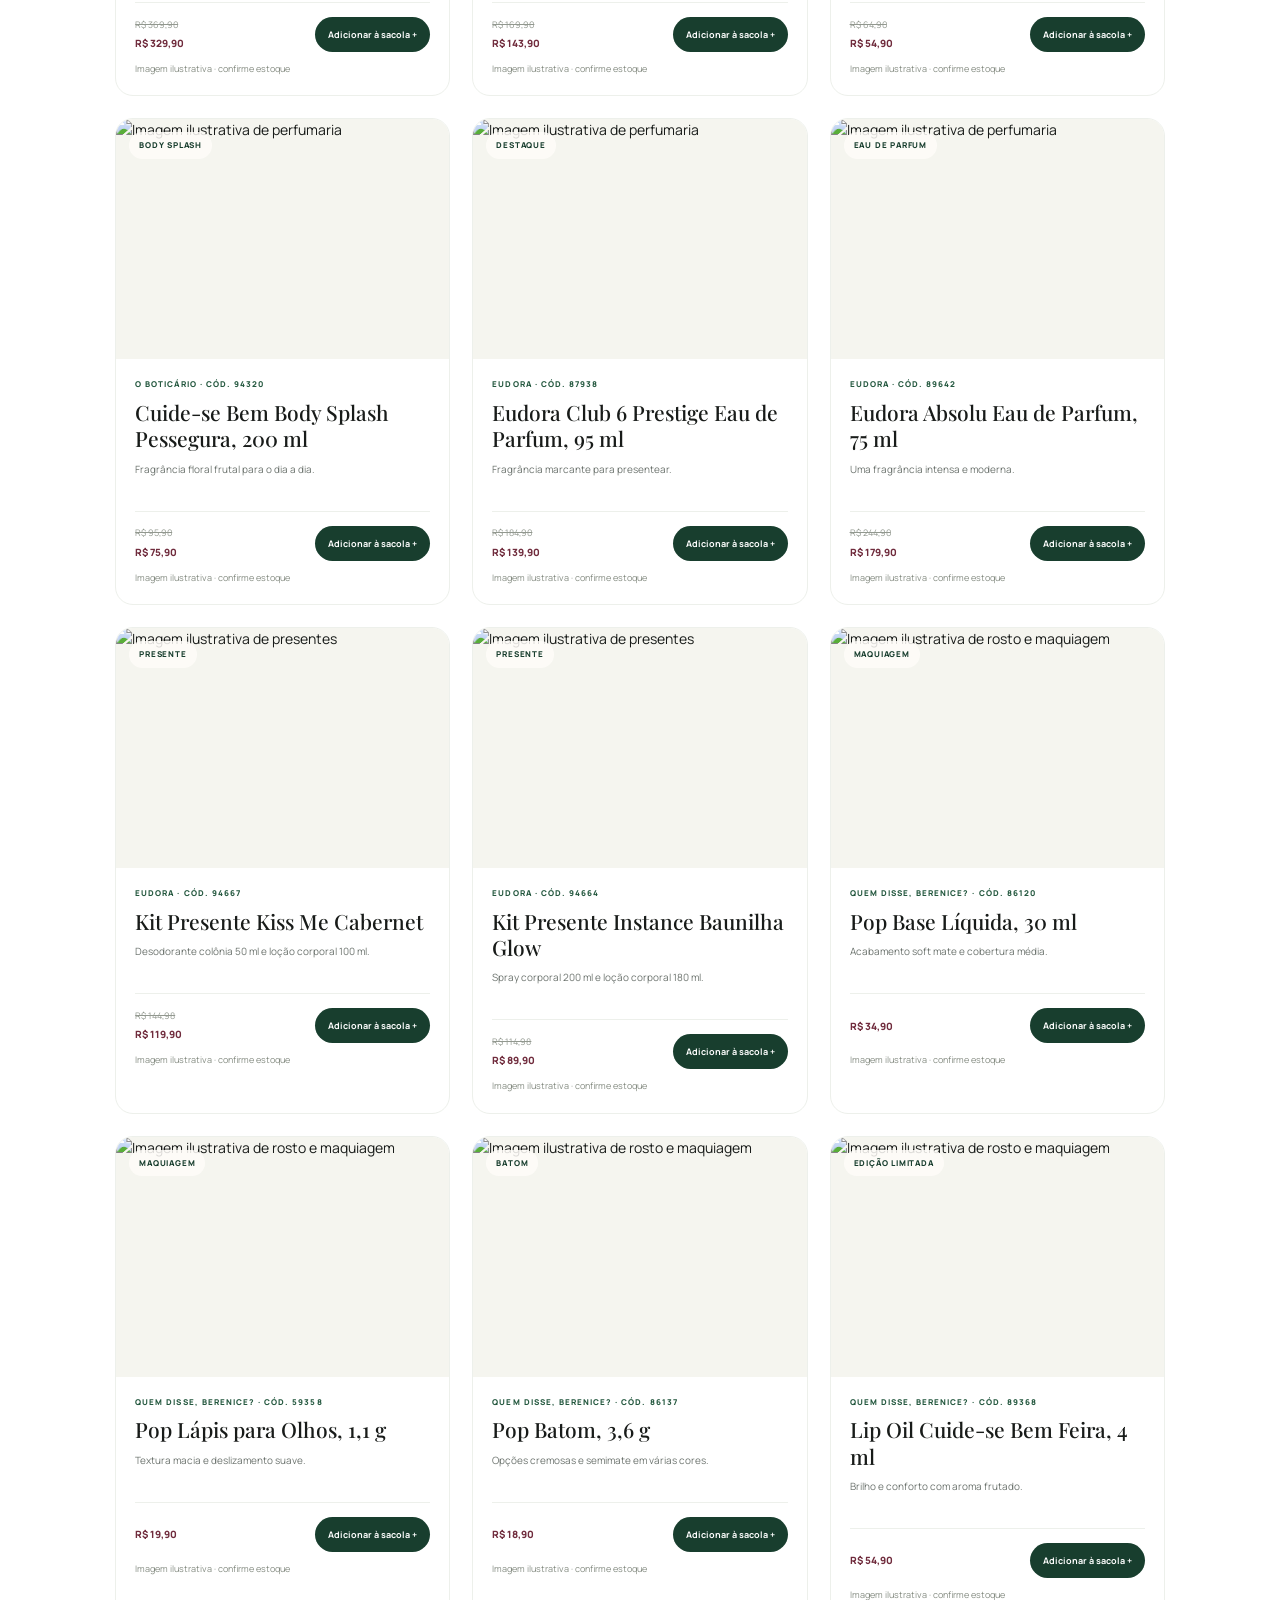
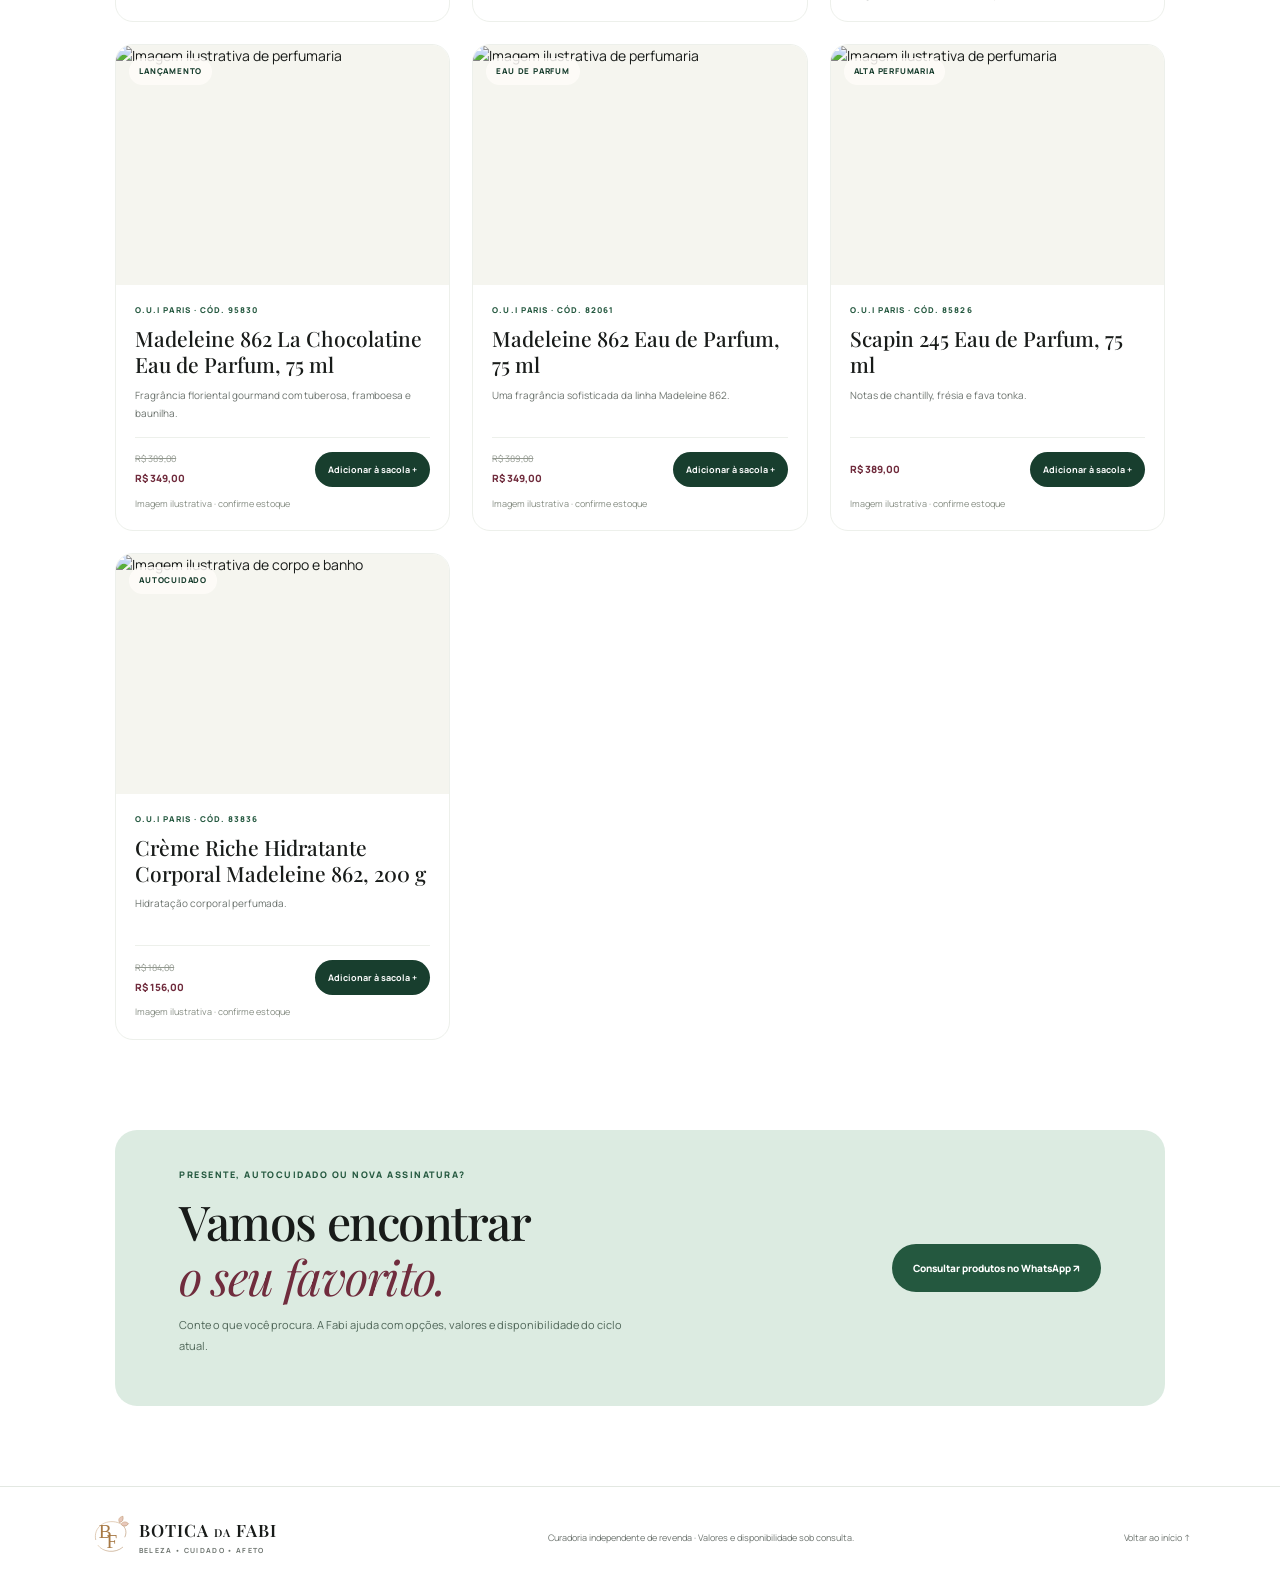
==== commit 674c1636: "Atualizar aviso da vitrine com base nos catálogos enviados" ====
--- a/catalogo.html
+++ b/catalogo.html
@@ -23,9 +23,9 @@
 <div class="catalog-controls-top"><div><div class="eyebrow">ENCONTRE O QUE COMBINA COM VOCÊ</div><h2>Explore a <em>vitrine.</em></h2></div><label class="catalog-search"><span aria-hidden="true">⌕</span><input id="product-search" type="search" placeholder="Buscar produto ou categoria…" aria-label="Buscar produto ou categoria"></label></div>
 <div class="filter-row" id="brand-filters" aria-label="Filtrar por marca"><button class="filter-chip active" data-brand="Todas">Todas as marcas</button><button class="filter-chip" data-brand="O Boticário">O Boticário</button><button class="filter-chip" data-brand="Eudora">Eudora</button><button class="filter-chip" data-brand="Quem Disse, Berenice?">Quem Disse, Berenice?</button><button class="filter-chip" data-brand="O.U.I Paris">O.U.I Paris</button></div>
 <div class="category-row" id="category-filters" aria-label="Filtrar por categoria"><button class="category-chip active" data-category="Todas">✳ Todas as categorias</button><button class="category-chip" data-category="Perfumaria">Perfumaria</button><button class="category-chip" data-category="Corpo e banho">Corpo & banho</button><button class="category-chip" data-category="Rosto e maquiagem">Rosto & maquiagem</button><button class="category-chip" data-category="Cabelos">Cabelos</button><button class="category-chip" data-category="Presentes">Presentes</button></div>
-<div class="catalog-notice"><span>✧</span><p><strong>Uma vitrine em atualização.</strong> As fotos abaixo são inspirações visuais, não fotos oficiais de produtos. Para evitar preços ou disponibilidade incorretos, os itens reais serão adicionados a partir do catálogo autorizado mais recente. Toque em “Consultar com a Fabi” para receber opções atuais.</p></div>
+<div class="catalog-notice"><span>✧</span><p><strong>Uma vitrine em atualização.</strong> Os produtos e preços iniciais foram organizados a partir dos PDFs enviados (ciclos de novembro de 2026). As imagens são ilustrativas; estoque e preço final devem ser confirmados antes do pagamento. A sacola envia seu pedido para confirmação com a Fabi.</p></div>
 <div class="official-catalogs" aria-label="Catálogos oficiais das marcas"><p><strong>Quer ver os produtos e ofertas do ciclo atual?</strong> Abra o catálogo digital da marca:</p><div class="official-catalog-links"><a href="https://minhaloja.boticario.com.br/redirect/27391125/?origin=boticario&utm_source=portal_bot&utm_medium=catalogos-dos-ciclos" target="_blank" rel="noopener">O Boticário ↗</a><a href="https://minhaloja.eudora.com.br/redirect/27391125/?origin=boticario&utm_source=portal_bot&utm_medium=catalogos-dos-ciclos" target="_blank" rel="noopener">Eudora ↗</a><a href="https://minhaloja.quemdisseberenice.com.br/redirect/27391125/?origin=boticario&utm_source=portal_bot&utm_medium=catalogos-dos-ciclos" target="_blank" rel="noopener">Quem Disse, Berenice? ↗</a><a href="https://minhaloja.ouiparis.com/redirect/27391125/?origin=boticario&utm_source=portal_bot&utm_medium=catalogos-dos-ciclos" target="_blank" rel="noopener">O.U.I Paris ↗</a></div></div>
-<div class="catalog-results-line"><span id="results-count">6 inspirações</span><label>Ordenar <select id="sort-products" aria-label="Ordenar produtos"><option value="featured">Em destaque</option><option value="name">Nome A–Z</option></select></label></div>
+<div class="catalog-results-line"><span id="results-count">16 produtos</span><label>Ordenar <select id="sort-products" aria-label="Ordenar produtos"><option value="featured">Em destaque</option><option value="name">Nome A–Z</option></select></label></div>
 <div class="product-grid" id="product-grid" aria-live="polite"></div>
 <div class="empty-state" id="empty-state" hidden><span>⌕</span><h3>Nenhum resultado por aqui</h3><p>Tente outra busca ou escolha uma categoria diferente.</p><button class="button button-quiet" id="clear-filters">Limpar filtros</button></div>
 </section>
--- a/catalogo.css
+++ b/catalogo.css
@@ -1,2 +1,7 @@
 
-.catalog-page{background:#fff}.catalog-hero{padding:65px 9% 72px;background:var(--paper);display:grid;grid-template-columns:1fr .9fr;align-items:center;gap:6%;overflow:hidden}.catalog-hero-copy h1{font:500 clamp(45px,5.6vw,72px)/1.08 var(--serif);letter-spacing:-.045em;margin:20px 0}.catalog-hero-copy h1 em,.catalog-controls h2 em,.catalog-help h2 em{color:var(--burgundy);font-style:italic;font-weight:400}.catalog-hero-copy p{max-width:460px;color:var(--muted);line-height:1.9;font-size:13px;margin-bottom:27px}.catalog-hero-art{position:relative;height:340px;border-radius:180px 180px 22px 22px;overflow:hidden;background:var(--green)}.catalog-hero-art img{width:100%;height:100%;object-fit:cover}.catalog-art-tag{position:absolute;right:15px;bottom:15px;background:#fff;padding:15px 19px;border-radius:14px;font:12px/1.6 var(--serif);box-shadow:0 10px 30px #0001}.catalog-art-tag em{color:var(--burgundy)}.catalog-controls{padding:78px 9% 90px;scroll-margin-top:100px}.catalog-controls-top{display:flex;justify-content:space-between;align-items:end;gap:24px}.catalog-controls h2,.catalog-help h2{font:500 clamp(34px,4vw,48px)/1.15 var(--serif);margin:12px 0 0;letter-spacing:-.03em}.catalog-search{display:flex;align-items:center;gap:10px;border:1px solid var(--line);border-radius:30px;padding:0 17px;height:48px;width:min(100%,350px);color:var(--green-dark)}.catalog-search span{font-size:25px}.catalog-search input{border:0;outline:0;width:100%;font:11px var(--sans);background:transparent;color:var(--ink)}.filter-row,.category-row{display:flex;gap:9px;flex-wrap:wrap;margin-top:27px}.category-row{margin-top:13px}.filter-chip,.category-chip{border:1px solid #dfe7df;border-radius:30px;padding:11px 15px;background:white;color:#4c5a50;font:600 10px var(--sans);cursor:pointer;transition:.2s}.filter-chip.active,.category-chip.active,.filter-chip:hover,.category-chip:hover{background:var(--green-deep);color:white;border-color:var(--green-deep)}.category-chip{background:#f8faf7;border-color:transparent}.catalog-notice{display:flex;gap:13px;align-items:flex-start;background:#fbf7f3;border:1px solid #efe4df;border-radius:14px;padding:16px 19px;margin-top:28px;color:#66554f}.catalog-notice>span{font-size:22px;color:var(--burgundy)}.catalog-notice p{font-size:10px;line-height:1.8;margin:0}.catalog-results-line{display:flex;justify-content:space-between;align-items:center;margin:31px 0 16px;font-size:10px;color:var(--muted)}.catalog-results-line label{display:flex;align-items:center;gap:8px}.catalog-results-line select{border:1px solid var(--line);background:white;border-radius:20px;padding:9px 12px;color:var(--ink);font:10px var(--sans)}.product-grid{display:grid;grid-template-columns:repeat(3,minmax(0,1fr));gap:22px}.product-card{border:1px solid #edf0eb;border-radius:18px;overflow:hidden;background:#fff;transition:transform .25s,box-shadow .25s}.product-card:hover{transform:translateY(-5px);box-shadow:0 16px 36px #183e2e12}.product-image{height:240px;position:relative;overflow:hidden;background:#f5f5ef}.product-image img{width:100%;height:100%;object-fit:cover;transition:transform .6s}.product-card:hover .product-image img{transform:scale(1.045)}.product-badge{position:absolute;top:13px;left:13px;background:#fffdf9d9;border-radius:20px;padding:7px 10px;font-size:8px;letter-spacing:.1em;font-weight:800;color:var(--green-deep)}.product-info{padding:19px}.product-brand{font-size:8px;letter-spacing:.13em;color:var(--green-dark);font-weight:800;text-transform:uppercase}.product-info h3{font:500 21px/1.25 var(--serif);margin:8px 0}.product-info p{font-size:10px;line-height:1.8;color:var(--muted);min-height:36px;margin:0 0 15px}.product-bottom{display:flex;justify-content:space-between;align-items:center;gap:10px;border-top:1px solid #edf0eb;padding-top:14px}.product-price{font-size:10px;font-weight:800;color:var(--burgundy)}.product-ask{border:0;background:var(--green-deep);color:#fff;border-radius:30px;padding:11px 13px;font:700 9px var(--sans);cursor:pointer}.product-ask:hover{background:var(--burgundy)}.empty-state{text-align:center;padding:50px 10px;color:var(--muted)}.empty-state>span{font-size:36px;color:var(--burgundy)}.empty-state h3{font:24px var(--serif);color:var(--ink)}.empty-state p{font-size:11px}.catalog-help{margin:0 9% 80px;background:var(--green);border-radius:22px;padding:38px 5%;display:flex;align-items:center;justify-content:space-between;gap:28px}.catalog-help p{font-size:11px;line-height:1.9;max-width:450px;color:#4f6658}.catalog-footer{padding:28px 7%;border-top:1px solid var(--line);display:flex;align-items:center;justify-content:space-between;gap:20px}.catalog-footer>span,.catalog-footer>a:last-child{font-size:9px;color:var(--muted)}@media(max-width:900px){.catalog-hero{padding:55px 7%;gap:25px}.catalog-hero-art{height:300px}.catalog-controls{padding:60px 6%}.product-grid{grid-template-columns:repeat(2,minmax(0,1fr))}.product-image{height:230px}.catalog-help{margin-left:6%;margin-right:6%}.catalog-footer{flex-wrap:wrap}}@media(max-width:600px){.catalog-hero{grid-template-columns:1fr;padding:44px 7% 60px}.catalog-hero-art{height:260px;max-width:430px;width:100%;margin:0 auto}.catalog-controls-top{align-items:stretch;flex-direction:column}.catalog-search{width:100%}.filter-row,.category-row{gap:7px}.filter-chip,.category-chip{padding:10px 12px}.product-grid{grid-template-columns:1fr 1fr;gap:12px}.product-image{height:170px}.product-info{padding:13px}.product-info h3{font-size:17px}.product-info p{font-size:9px;min-height:50px}.product-bottom{align-items:flex-start;flex-direction:column}.product-ask{width:100%}.catalog-help{margin-bottom:50px;align-items:flex-start;flex-direction:column;padding:28px 7%}.catalog-help .button{width:100%;text-align:center}.catalog-footer{padding:25px 7%;align-items:flex-start;flex-direction:column}.catalog-footer .brand{margin-bottom:5px}}+.catalog-page{background:#fff}.catalog-hero{padding:65px 9% 72px;background:var(--paper);display:grid;grid-template-columns:1fr .9fr;align-items:center;gap:6%;overflow:hidden}.catalog-hero-copy h1{font:500 clamp(45px,5.6vw,72px)/1.08 var(--serif);letter-spacing:-.045em;margin:20px 0}.catalog-hero-copy h1 em,.catalog-controls h2 em,.catalog-help h2 em{color:var(--burgundy);font-style:italic;font-weight:400}.catalog-hero-copy p{max-width:460px;color:var(--muted);line-height:1.9;font-size:13px;margin-bottom:27px}.catalog-hero-art{position:relative;height:340px;border-radius:180px 180px 22px 22px;overflow:hidden;background:var(--green)}.catalog-hero-art img{width:100%;height:100%;object-fit:cover}.catalog-art-tag{position:absolute;right:15px;bottom:15px;background:#fff;padding:15px 19px;border-radius:14px;font:12px/1.6 var(--serif);box-shadow:0 10px 30px #0001}.catalog-art-tag em{color:var(--burgundy)}.catalog-controls{padding:78px 9% 90px;scroll-margin-top:100px}.catalog-controls-top{display:flex;justify-content:space-between;align-items:end;gap:24px}.catalog-controls h2,.catalog-help h2{font:500 clamp(34px,4vw,48px)/1.15 var(--serif);margin:12px 0 0;letter-spacing:-.03em}.catalog-search{display:flex;align-items:center;gap:10px;border:1px solid var(--line);border-radius:30px;padding:0 17px;height:48px;width:min(100%,350px);color:var(--green-dark)}.catalog-search span{font-size:25px}.catalog-search input{border:0;outline:0;width:100%;font:11px var(--sans);background:transparent;color:var(--ink)}.filter-row,.category-row{display:flex;gap:9px;flex-wrap:wrap;margin-top:27px}.category-row{margin-top:13px}.filter-chip,.category-chip{border:1px solid #dfe7df;border-radius:30px;padding:11px 15px;background:white;color:#4c5a50;font:600 10px var(--sans);cursor:pointer;transition:.2s}.filter-chip.active,.category-chip.active,.filter-chip:hover,.category-chip:hover{background:var(--green-deep);color:white;border-color:var(--green-deep)}.category-chip{background:#f8faf7;border-color:transparent}.catalog-notice{display:flex;gap:13px;align-items:flex-start;background:#fbf7f3;border:1px solid #efe4df;border-radius:14px;padding:16px 19px;margin-top:28px;color:#66554f}.catalog-notice>span{font-size:22px;color:var(--burgundy)}.catalog-notice p{font-size:10px;line-height:1.8;margin:0}.catalog-results-line{display:flex;justify-content:space-between;align-items:center;margin:31px 0 16px;font-size:10px;color:var(--muted)}.catalog-results-line label{display:flex;align-items:center;gap:8px}.catalog-results-line select{border:1px solid var(--line);background:white;border-radius:20px;padding:9px 12px;color:var(--ink);font:10px var(--sans)}.product-grid{display:grid;grid-template-columns:repeat(3,minmax(0,1fr));gap:22px}.product-card{border:1px solid #edf0eb;border-radius:18px;overflow:hidden;background:#fff;transition:transform .25s,box-shadow .25s}.product-card:hover{transform:translateY(-5px);box-shadow:0 16px 36px #183e2e12}.product-image{height:240px;position:relative;overflow:hidden;background:#f5f5ef}.product-image img{width:100%;height:100%;object-fit:cover;transition:transform .6s}.product-card:hover .product-image img{transform:scale(1.045)}.product-badge{position:absolute;top:13px;left:13px;background:#fffdf9d9;border-radius:20px;padding:7px 10px;font-size:8px;letter-spacing:.1em;font-weight:800;color:var(--green-deep)}.product-info{padding:19px}.product-brand{font-size:8px;letter-spacing:.13em;color:var(--green-dark);font-weight:800;text-transform:uppercase}.product-info h3{font:500 21px/1.25 var(--serif);margin:8px 0}.product-info p{font-size:10px;line-height:1.8;color:var(--muted);min-height:36px;margin:0 0 15px}.product-bottom{display:flex;justify-content:space-between;align-items:center;gap:10px;border-top:1px solid #edf0eb;padding-top:14px}.product-price{font-size:10px;font-weight:800;color:var(--burgundy)}.product-ask{border:0;background:var(--green-deep);color:#fff;border-radius:30px;padding:11px 13px;font:700 9px var(--sans);cursor:pointer}.product-ask:hover{background:var(--burgundy)}.empty-state{text-align:center;padding:50px 10px;color:var(--muted)}.empty-state>span{font-size:36px;color:var(--burgundy)}.empty-state h3{font:24px var(--serif);color:var(--ink)}.empty-state p{font-size:11px}.catalog-help{margin:0 9% 80px;background:var(--green);border-radius:22px;padding:38px 5%;display:flex;align-items:center;justify-content:space-between;gap:28px}.catalog-help p{font-size:11px;line-height:1.9;max-width:450px;color:#4f6658}.catalog-footer{padding:28px 7%;border-top:1px solid var(--line);display:flex;align-items:center;justify-content:space-between;gap:20px}.catalog-footer>span,.catalog-footer>a:last-child{font-size:9px;color:var(--muted)}@media(max-width:900px){.catalog-hero{padding:55px 7%;gap:25px}.catalog-hero-art{height:300px}.catalog-controls{padding:60px 6%}.product-grid{grid-template-columns:repeat(2,minmax(0,1fr))}.product-image{height:230px}.catalog-help{margin-left:6%;margin-right:6%}.catalog-footer{flex-wrap:wrap}}@media(max-width:600px){.catalog-hero{grid-template-columns:1fr;padding:44px 7% 60px}.catalog-hero-art{height:260px;max-width:430px;width:100%;margin:0 auto}.catalog-controls-top{align-items:stretch;flex-direction:column}.catalog-search{width:100%}.filter-row,.category-row{gap:7px}.filter-chip,.category-chip{padding:10px 12px}.product-grid{grid-template-columns:1fr 1fr;gap:12px}.product-image{height:170px}.product-info{padding:13px}.product-info h3{font-size:17px}.product-info p{font-size:9px;min-height:50px}.product-bottom{align-items:flex-start;flex-direction:column}.product-ask{width:100%}.catalog-help{margin-bottom:50px;align-items:flex-start;flex-direction:column;padding:28px 7%}.catalog-help .button{width:100%;text-align:center}.catalog-footer{padding:25px 7%;align-items:flex-start;flex-direction:column}.catalog-footer .brand{margin-bottom:5px}}
+
+/* Acesso direto aos catálogos digitais oficiais */
+.official-catalogs{margin:1.1rem 0 1.4rem;padding:1.15rem 1.25rem;border:1px solid var(--line);border-radius:18px;background:#fff}.official-catalogs>p{margin:0 0 .85rem;color:var(--muted);font-size:.88rem;line-height:1.6}.official-catalogs>p strong{color:var(--ink)}.official-catalog-links{display:flex;flex-wrap:wrap;gap:.55rem}.official-catalog-links a{display:inline-flex;align-items:center;padding:.7rem .95rem;border:1px solid #dfe6df;border-radius:999px;color:var(--green-dark);font-size:.8rem;font-weight:700;text-decoration:none;transition:transform .2s,border-color .2s,background .2s}.official-catalog-links a:hover{transform:translateY(-2px);border-color:var(--green-dark);background:#f3f8f3}.official-catalog-links a:focus-visible{outline:2px solid var(--green-dark);outline-offset:3px}
+.product-prices{display:flex;flex-direction:column;gap:3px}.product-prices del{font-size:9px;color:#92988f}.product-note{display:block;color:#858c82;font-size:9px;margin-top:10px}
+.mini-cart{position:fixed;z-index:1000;right:22px;bottom:22px;font-family:var(--sans)}.cart-toggle{border:0;border-radius:30px;background:var(--burgundy);color:white;padding:14px 19px;font-weight:800;box-shadow:0 8px 28px #0002;cursor:pointer}.cart-toggle span{display:inline-grid;place-items:center;min-width:22px;height:22px;margin-left:8px;border-radius:50%;background:white;color:var(--burgundy)}.cart-popover{position:absolute;right:0;bottom:60px;width:min(390px,calc(100vw - 28px));max-height:70vh;overflow:auto;background:white;border:1px solid #e8eae5;border-radius:18px;padding:19px;box-shadow:0 20px 65px #152a1d25}.cart-heading,.cart-total{display:flex;justify-content:space-between;align-items:center}.cart-heading{font:22px var(--serif);padding-bottom:13px;border-bottom:1px solid #edf0eb}.cart-heading button,.cart-line>button{border:0;background:#f3f5f0;border-radius:50%;width:29px;height:29px;cursor:pointer}.cart-line{display:flex;justify-content:space-between;gap:12px;padding:13px 0;border-bottom:1px solid #edf0eb}.cart-line b{display:block;font-size:11px;line-height:1.5}.cart-line small{display:block;font-size:10px;color:#6c776d;margin-top:5px}.cart-empty,.cart-disclaimer{font-size:11px;line-height:1.7;color:#69776b}.cart-total{padding:16px 0;font-size:12px}.cart-total strong{font-size:15px;color:var(--burgundy)}.cart-checkout{width:100%;border:0;border-radius:25px;padding:13px;background:var(--green-deep);color:white;font-weight:800;cursor:pointer}.cart-checkout:disabled{opacity:.4;cursor:not-allowed}
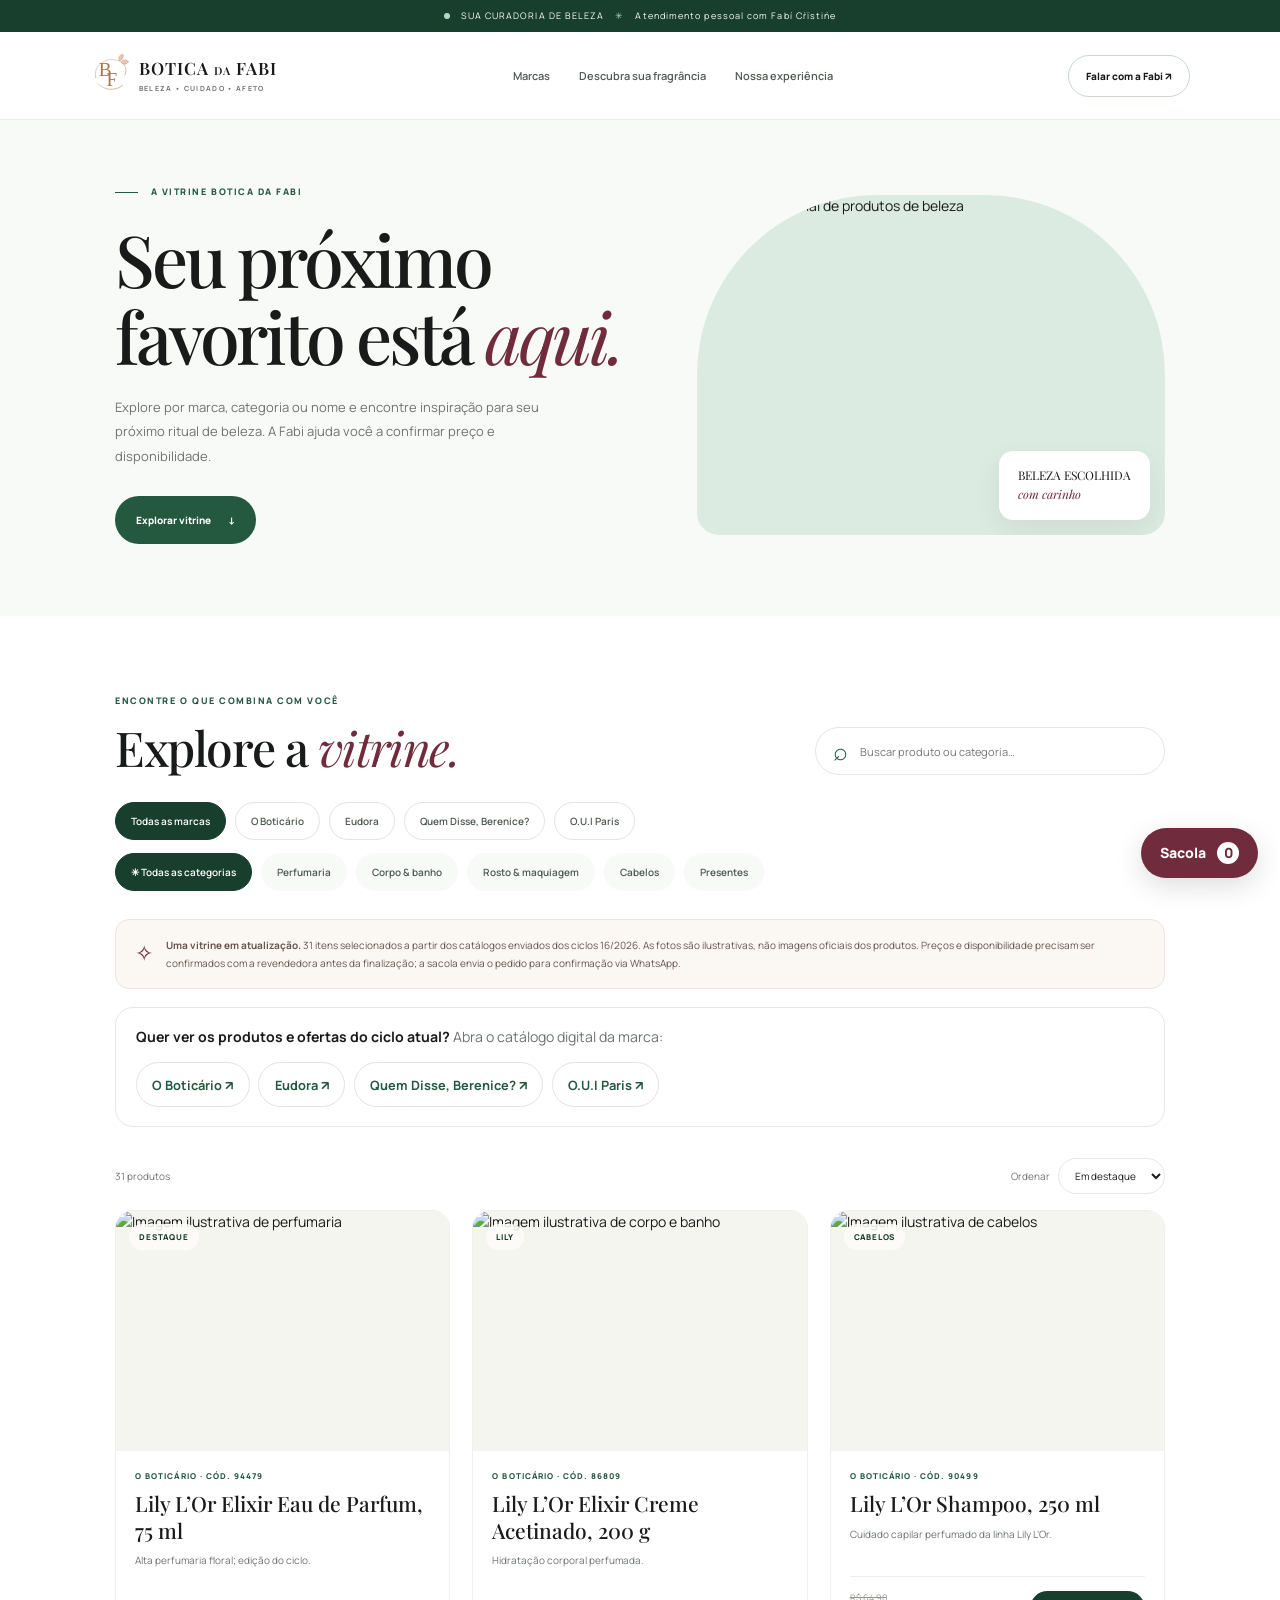
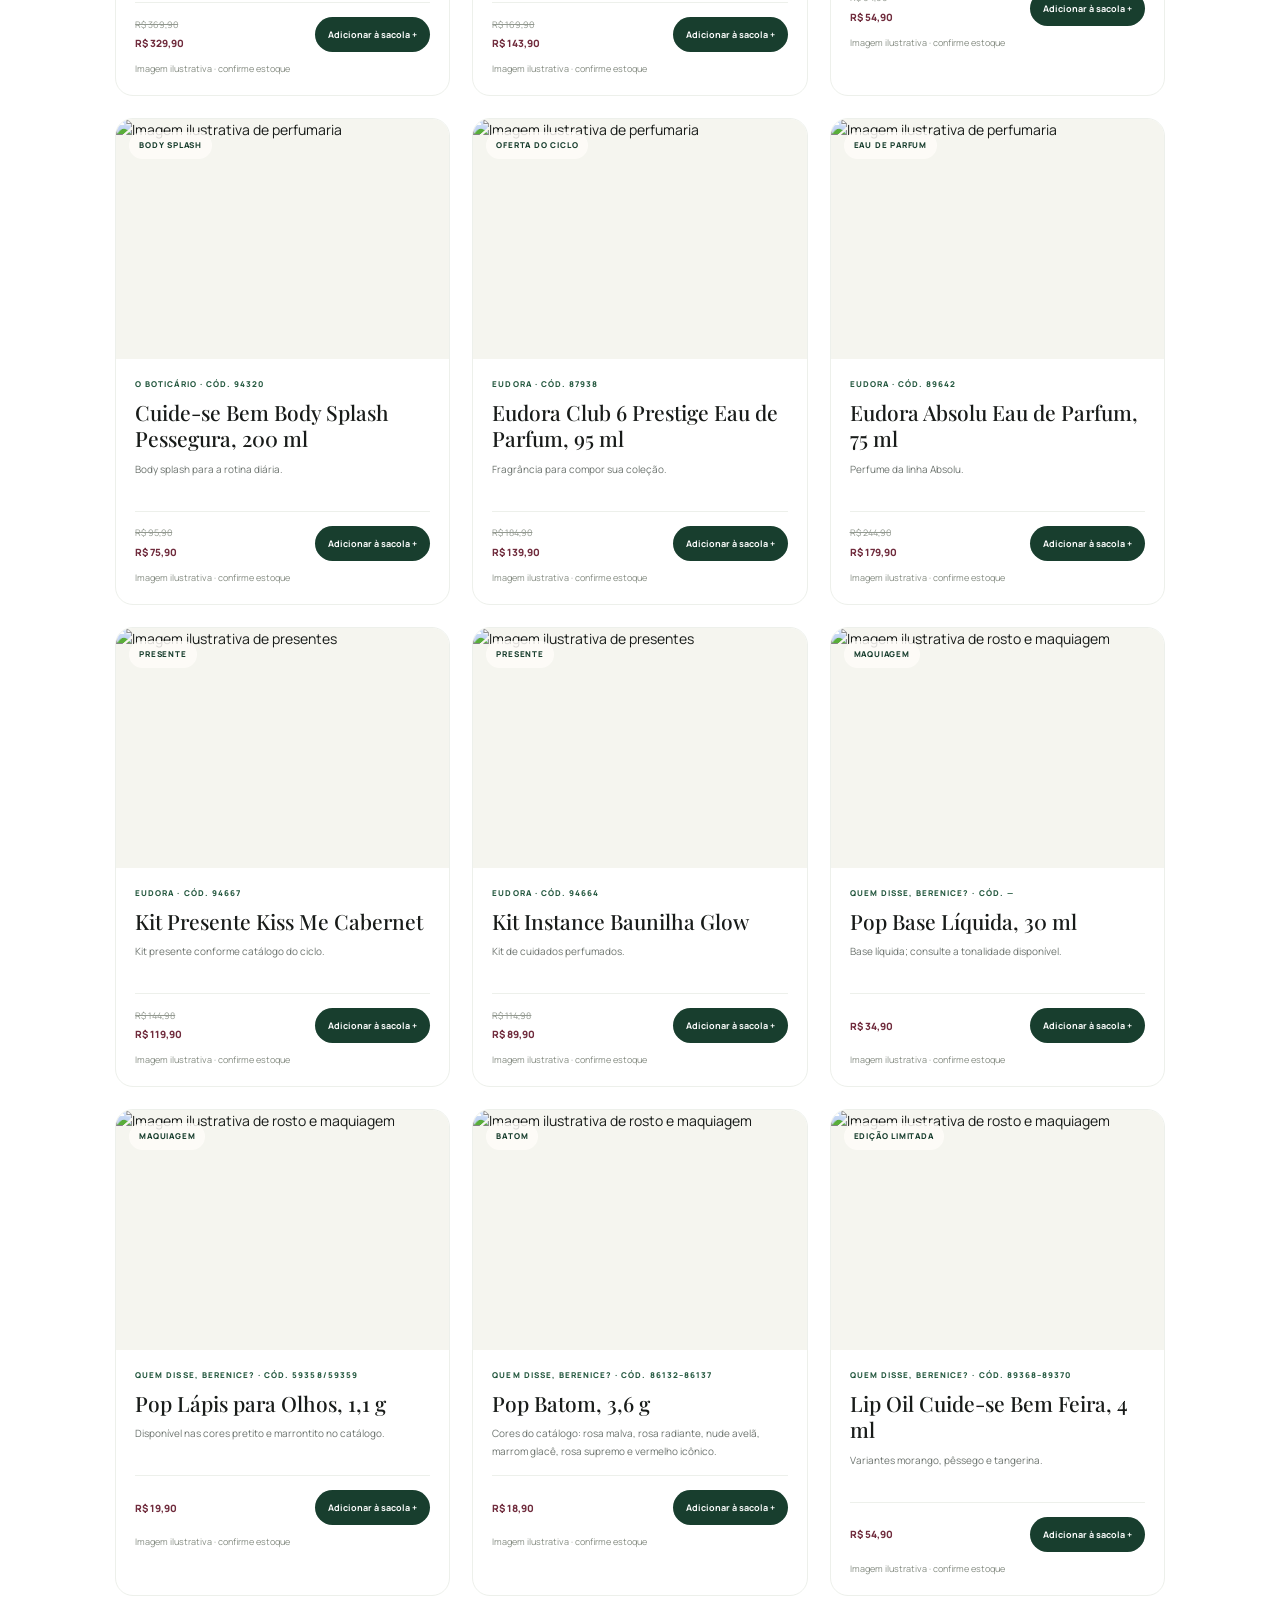
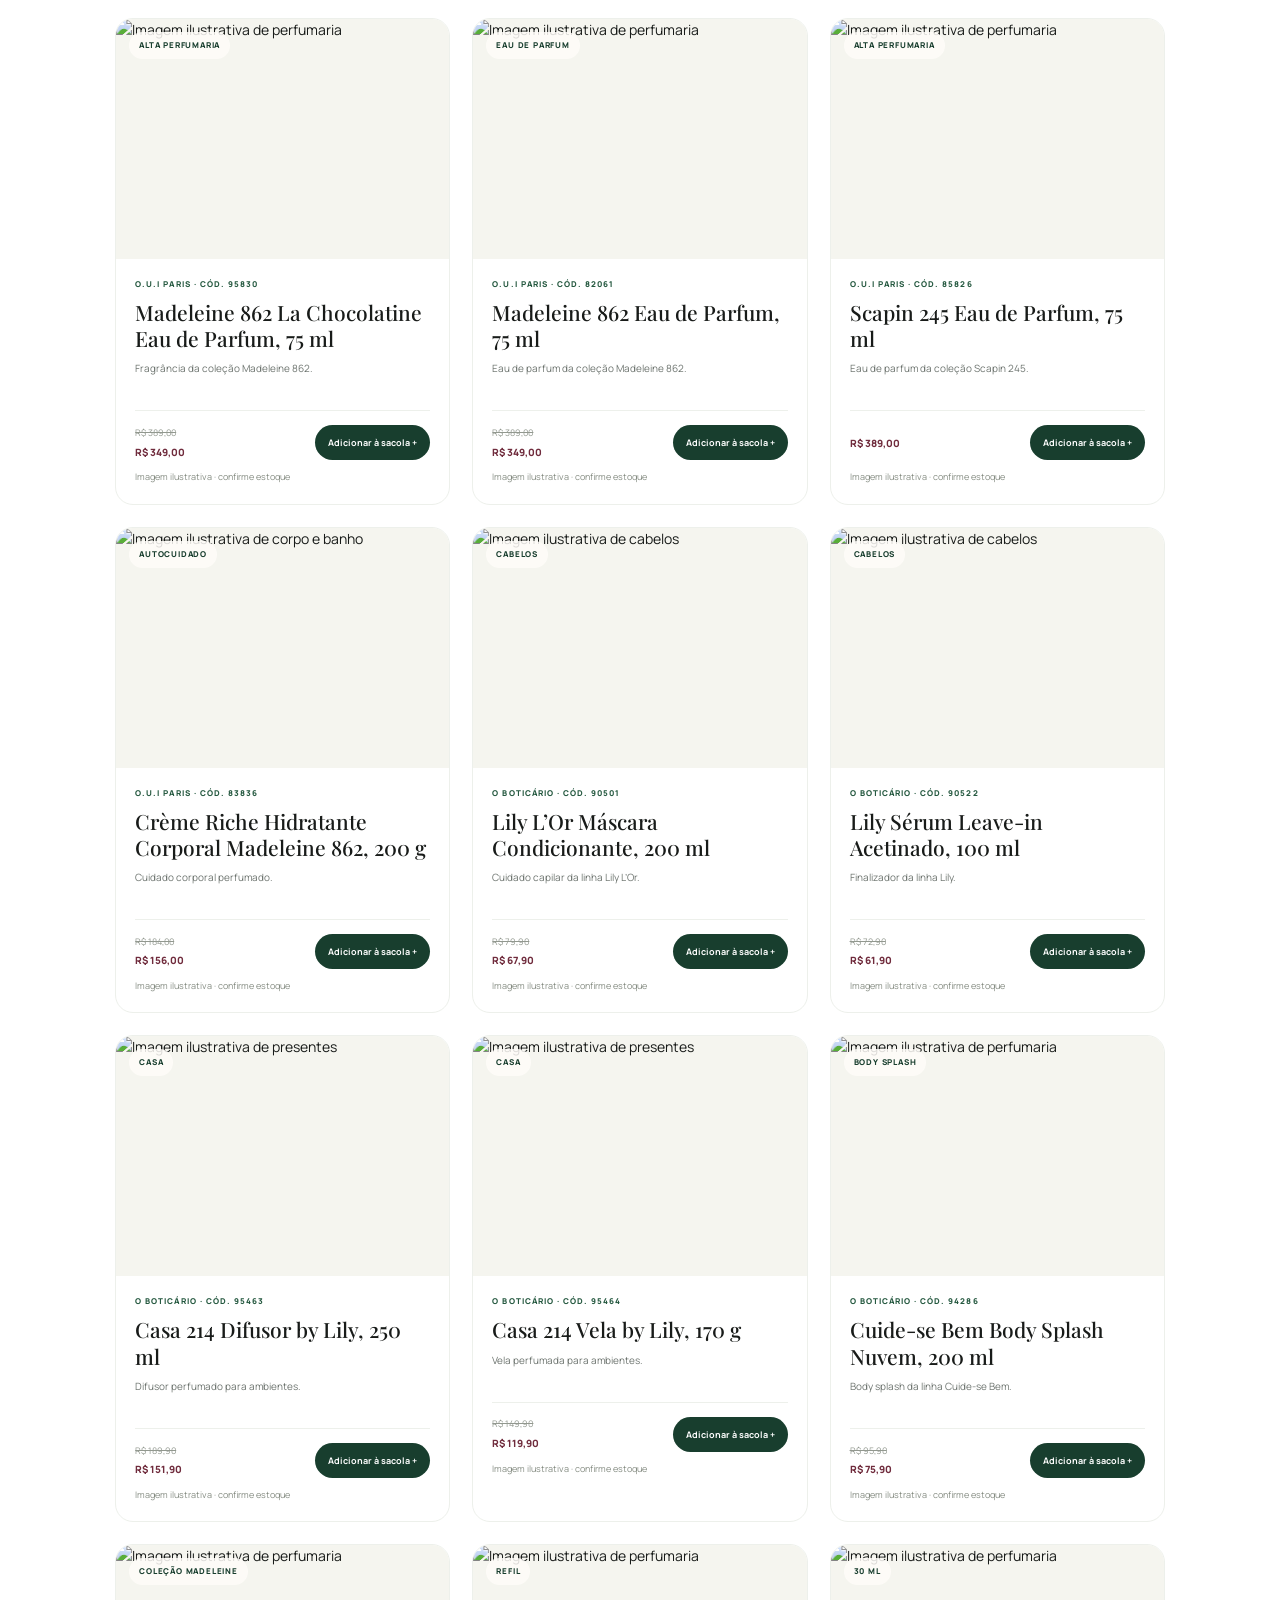
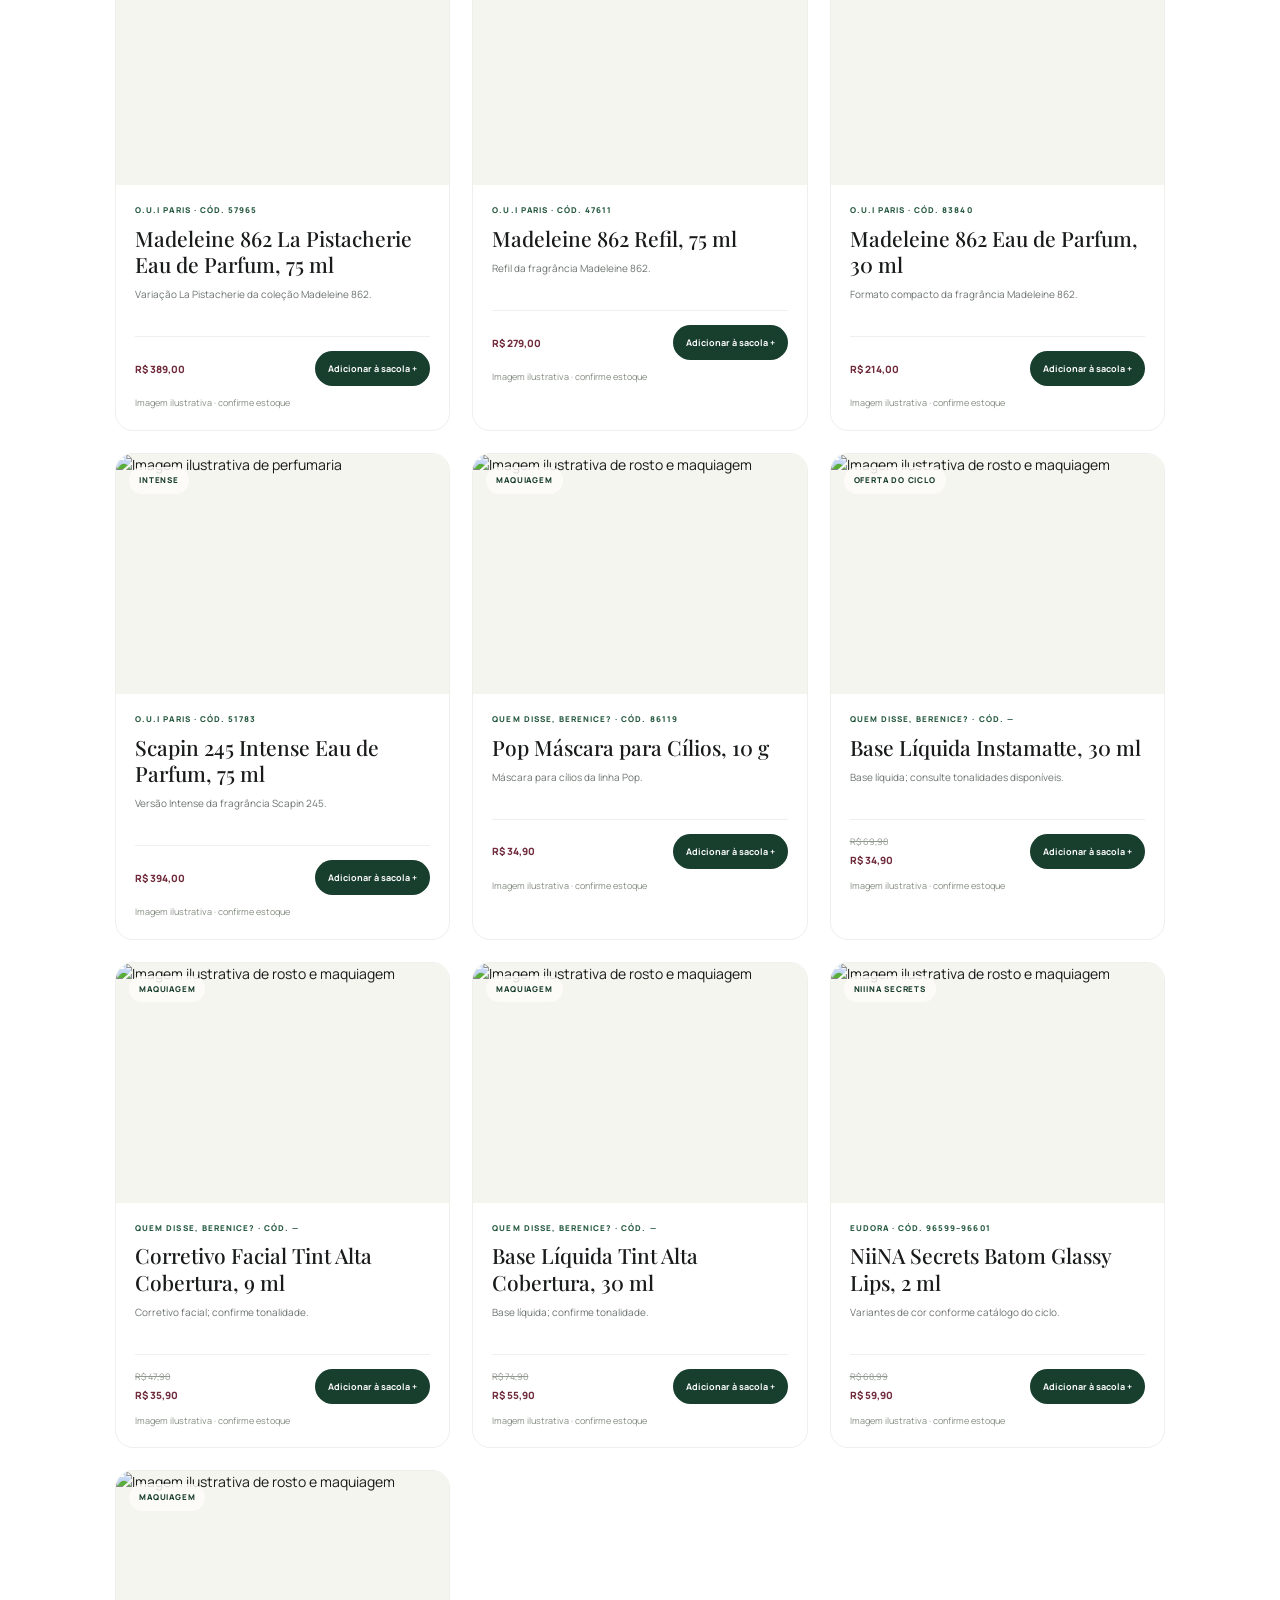
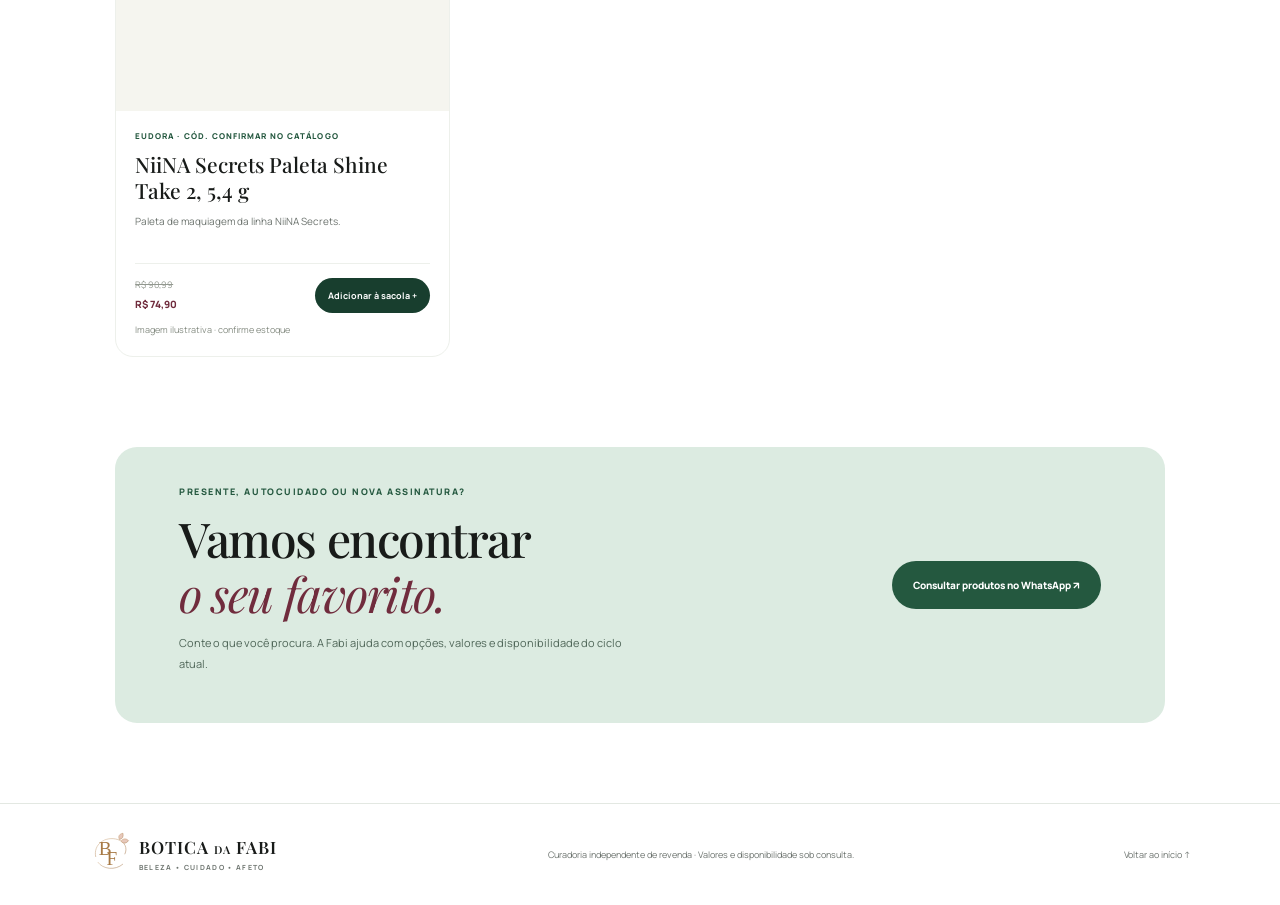
==== commit d7f73b6d: "Atualiza contagem e aviso da vitrine de catálogo" ====
--- a/catalogo.html
+++ b/catalogo.html
@@ -23,9 +23,9 @@
 <div class="catalog-controls-top"><div><div class="eyebrow">ENCONTRE O QUE COMBINA COM VOCÊ</div><h2>Explore a <em>vitrine.</em></h2></div><label class="catalog-search"><span aria-hidden="true">⌕</span><input id="product-search" type="search" placeholder="Buscar produto ou categoria…" aria-label="Buscar produto ou categoria"></label></div>
 <div class="filter-row" id="brand-filters" aria-label="Filtrar por marca"><button class="filter-chip active" data-brand="Todas">Todas as marcas</button><button class="filter-chip" data-brand="O Boticário">O Boticário</button><button class="filter-chip" data-brand="Eudora">Eudora</button><button class="filter-chip" data-brand="Quem Disse, Berenice?">Quem Disse, Berenice?</button><button class="filter-chip" data-brand="O.U.I Paris">O.U.I Paris</button></div>
 <div class="category-row" id="category-filters" aria-label="Filtrar por categoria"><button class="category-chip active" data-category="Todas">✳ Todas as categorias</button><button class="category-chip" data-category="Perfumaria">Perfumaria</button><button class="category-chip" data-category="Corpo e banho">Corpo & banho</button><button class="category-chip" data-category="Rosto e maquiagem">Rosto & maquiagem</button><button class="category-chip" data-category="Cabelos">Cabelos</button><button class="category-chip" data-category="Presentes">Presentes</button></div>
-<div class="catalog-notice"><span>✧</span><p><strong>Uma vitrine em atualização.</strong> Os produtos e preços iniciais foram organizados a partir dos PDFs enviados (ciclos de novembro de 2026). As imagens são ilustrativas; estoque e preço final devem ser confirmados antes do pagamento. A sacola envia seu pedido para confirmação com a Fabi.</p></div>
+<div class="catalog-notice"><span>✧</span><p><strong>Uma vitrine em atualização.</strong> 31 itens selecionados a partir dos catálogos enviados dos ciclos 16/2026. As fotos são ilustrativas, não imagens oficiais dos produtos. Preços e disponibilidade precisam ser confirmados com a revendedora antes da finalização; a sacola envia o pedido para confirmação via WhatsApp.</p></div>
 <div class="official-catalogs" aria-label="Catálogos oficiais das marcas"><p><strong>Quer ver os produtos e ofertas do ciclo atual?</strong> Abra o catálogo digital da marca:</p><div class="official-catalog-links"><a href="https://minhaloja.boticario.com.br/redirect/27391125/?origin=boticario&utm_source=portal_bot&utm_medium=catalogos-dos-ciclos" target="_blank" rel="noopener">O Boticário ↗</a><a href="https://minhaloja.eudora.com.br/redirect/27391125/?origin=boticario&utm_source=portal_bot&utm_medium=catalogos-dos-ciclos" target="_blank" rel="noopener">Eudora ↗</a><a href="https://minhaloja.quemdisseberenice.com.br/redirect/27391125/?origin=boticario&utm_source=portal_bot&utm_medium=catalogos-dos-ciclos" target="_blank" rel="noopener">Quem Disse, Berenice? ↗</a><a href="https://minhaloja.ouiparis.com/redirect/27391125/?origin=boticario&utm_source=portal_bot&utm_medium=catalogos-dos-ciclos" target="_blank" rel="noopener">O.U.I Paris ↗</a></div></div>
-<div class="catalog-results-line"><span id="results-count">16 produtos</span><label>Ordenar <select id="sort-products" aria-label="Ordenar produtos"><option value="featured">Em destaque</option><option value="name">Nome A–Z</option></select></label></div>
+<div class="catalog-results-line"><span id="results-count">31 produtos</span><label>Ordenar <select id="sort-products" aria-label="Ordenar produtos"><option value="featured">Em destaque</option><option value="name">Nome A–Z</option></select></label></div>
 <div class="product-grid" id="product-grid" aria-live="polite"></div>
 <div class="empty-state" id="empty-state" hidden><span>⌕</span><h3>Nenhum resultado por aqui</h3><p>Tente outra busca ou escolha uma categoria diferente.</p><button class="button button-quiet" id="clear-filters">Limpar filtros</button></div>
 </section>
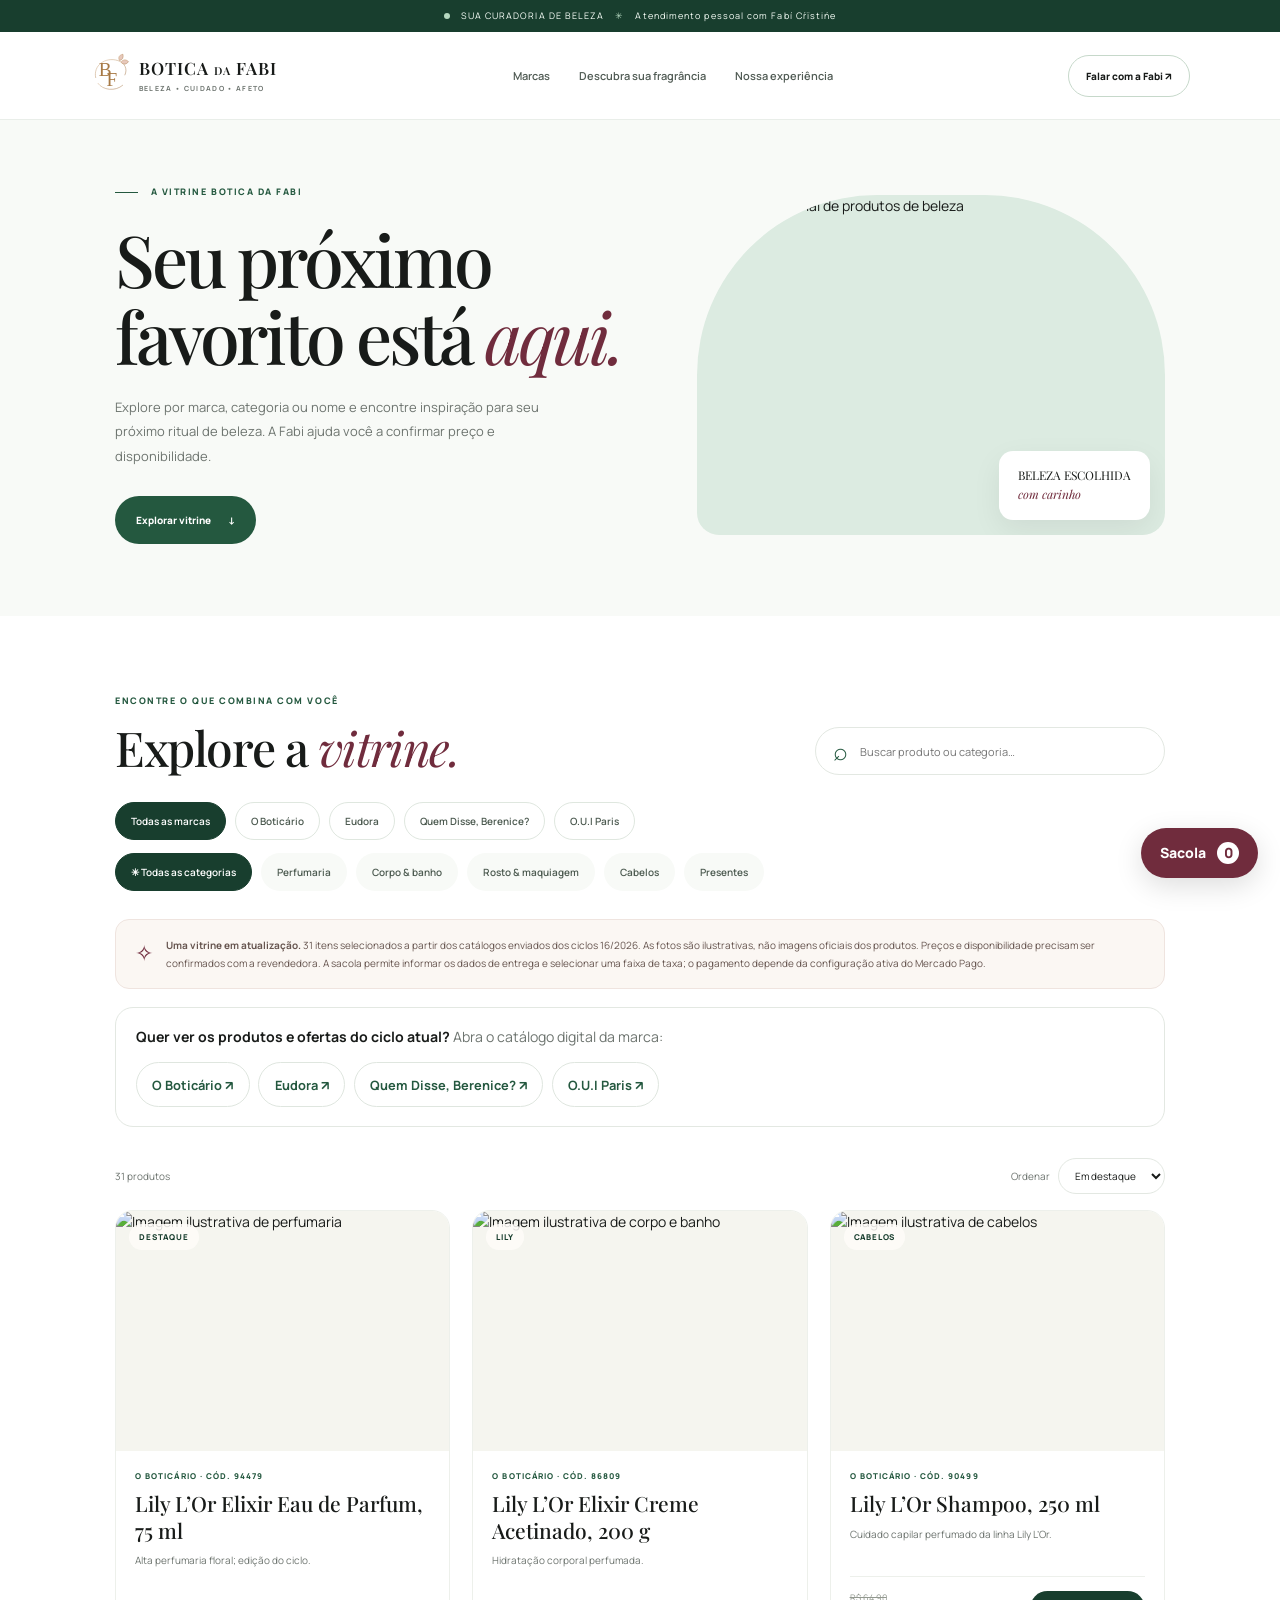
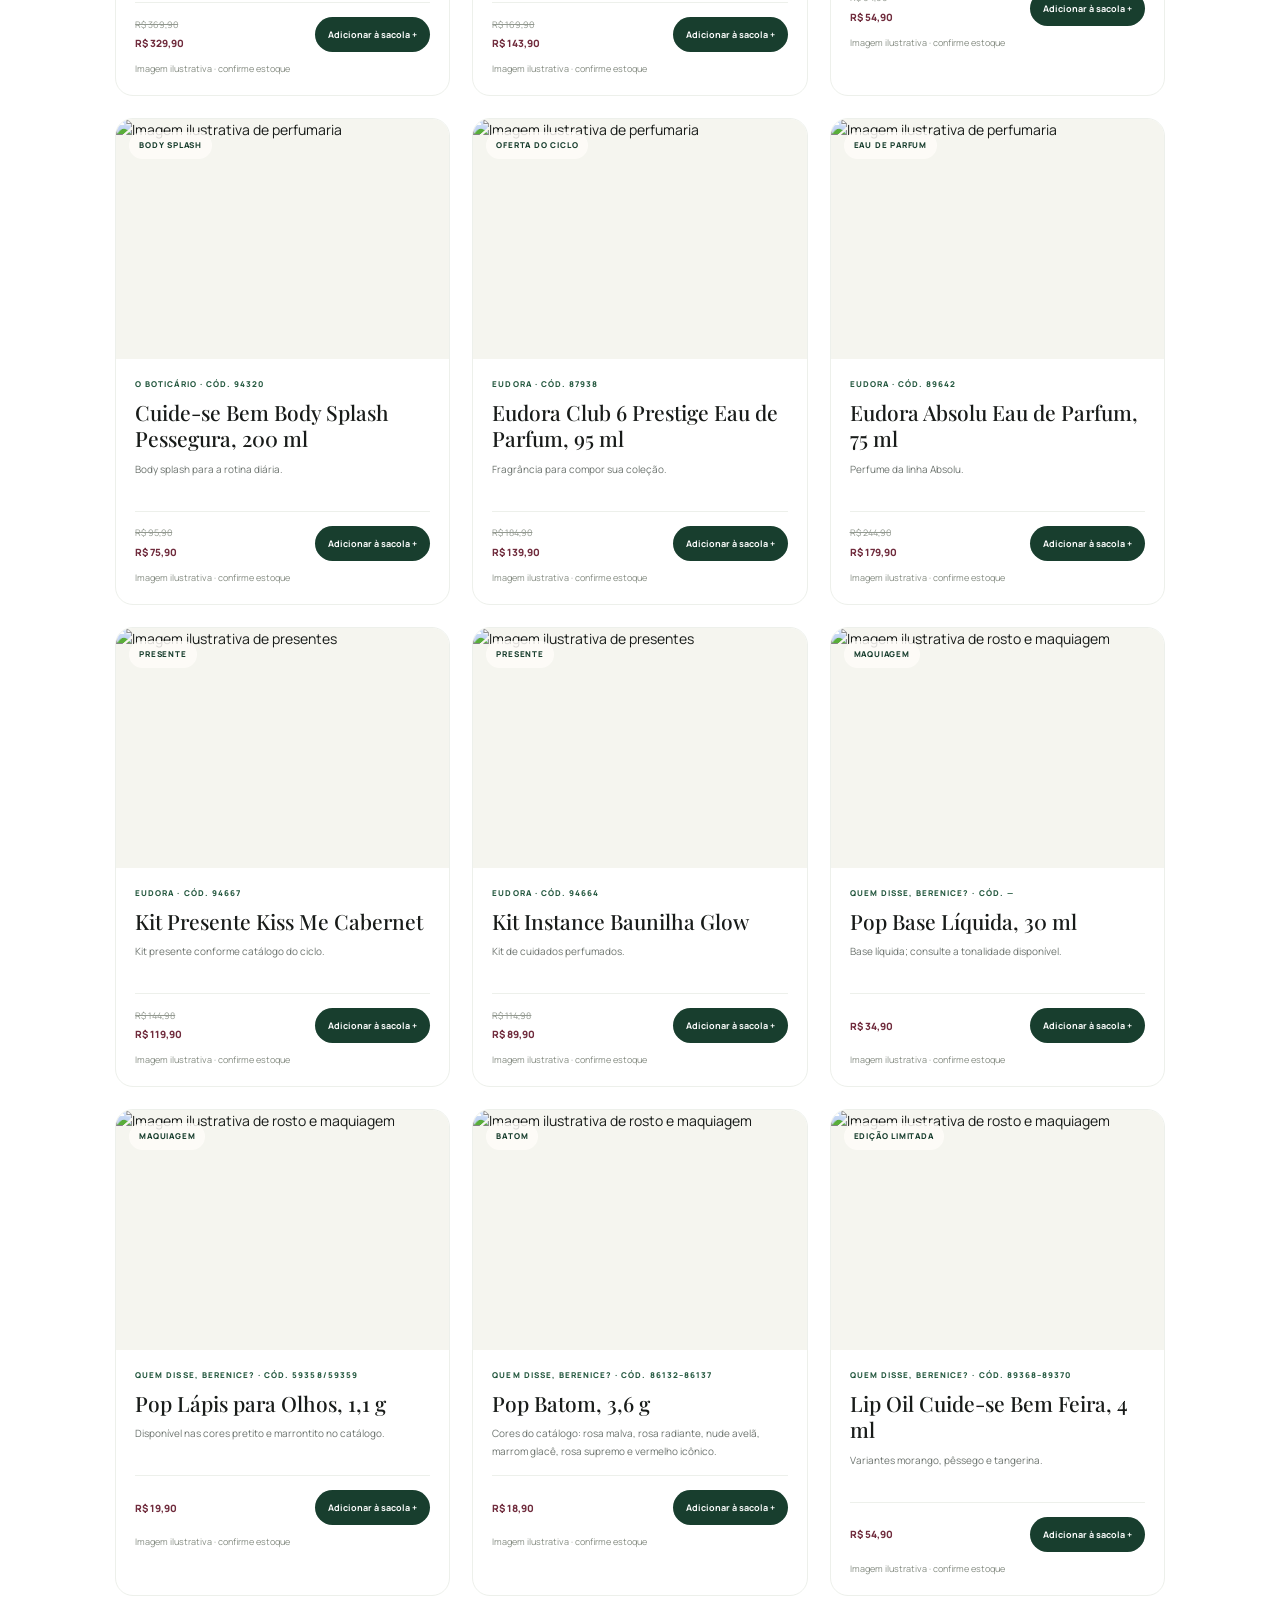
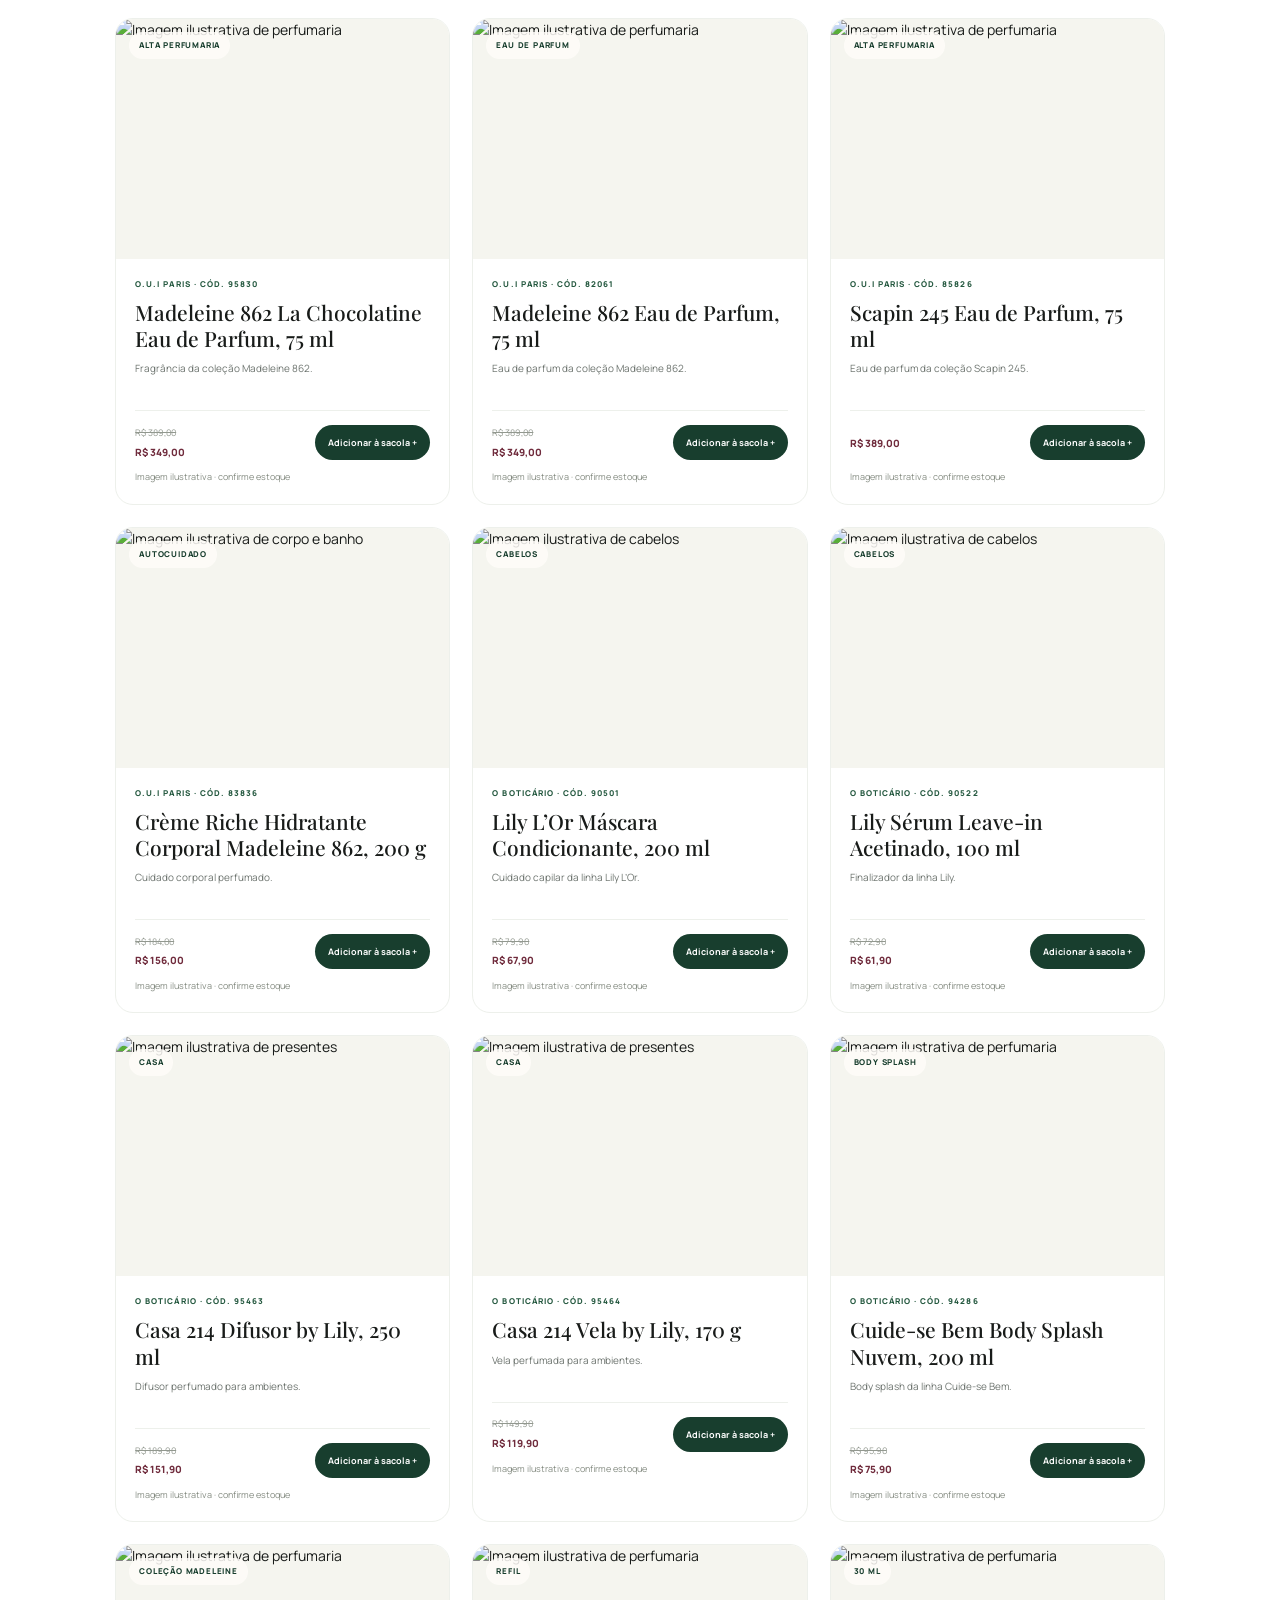
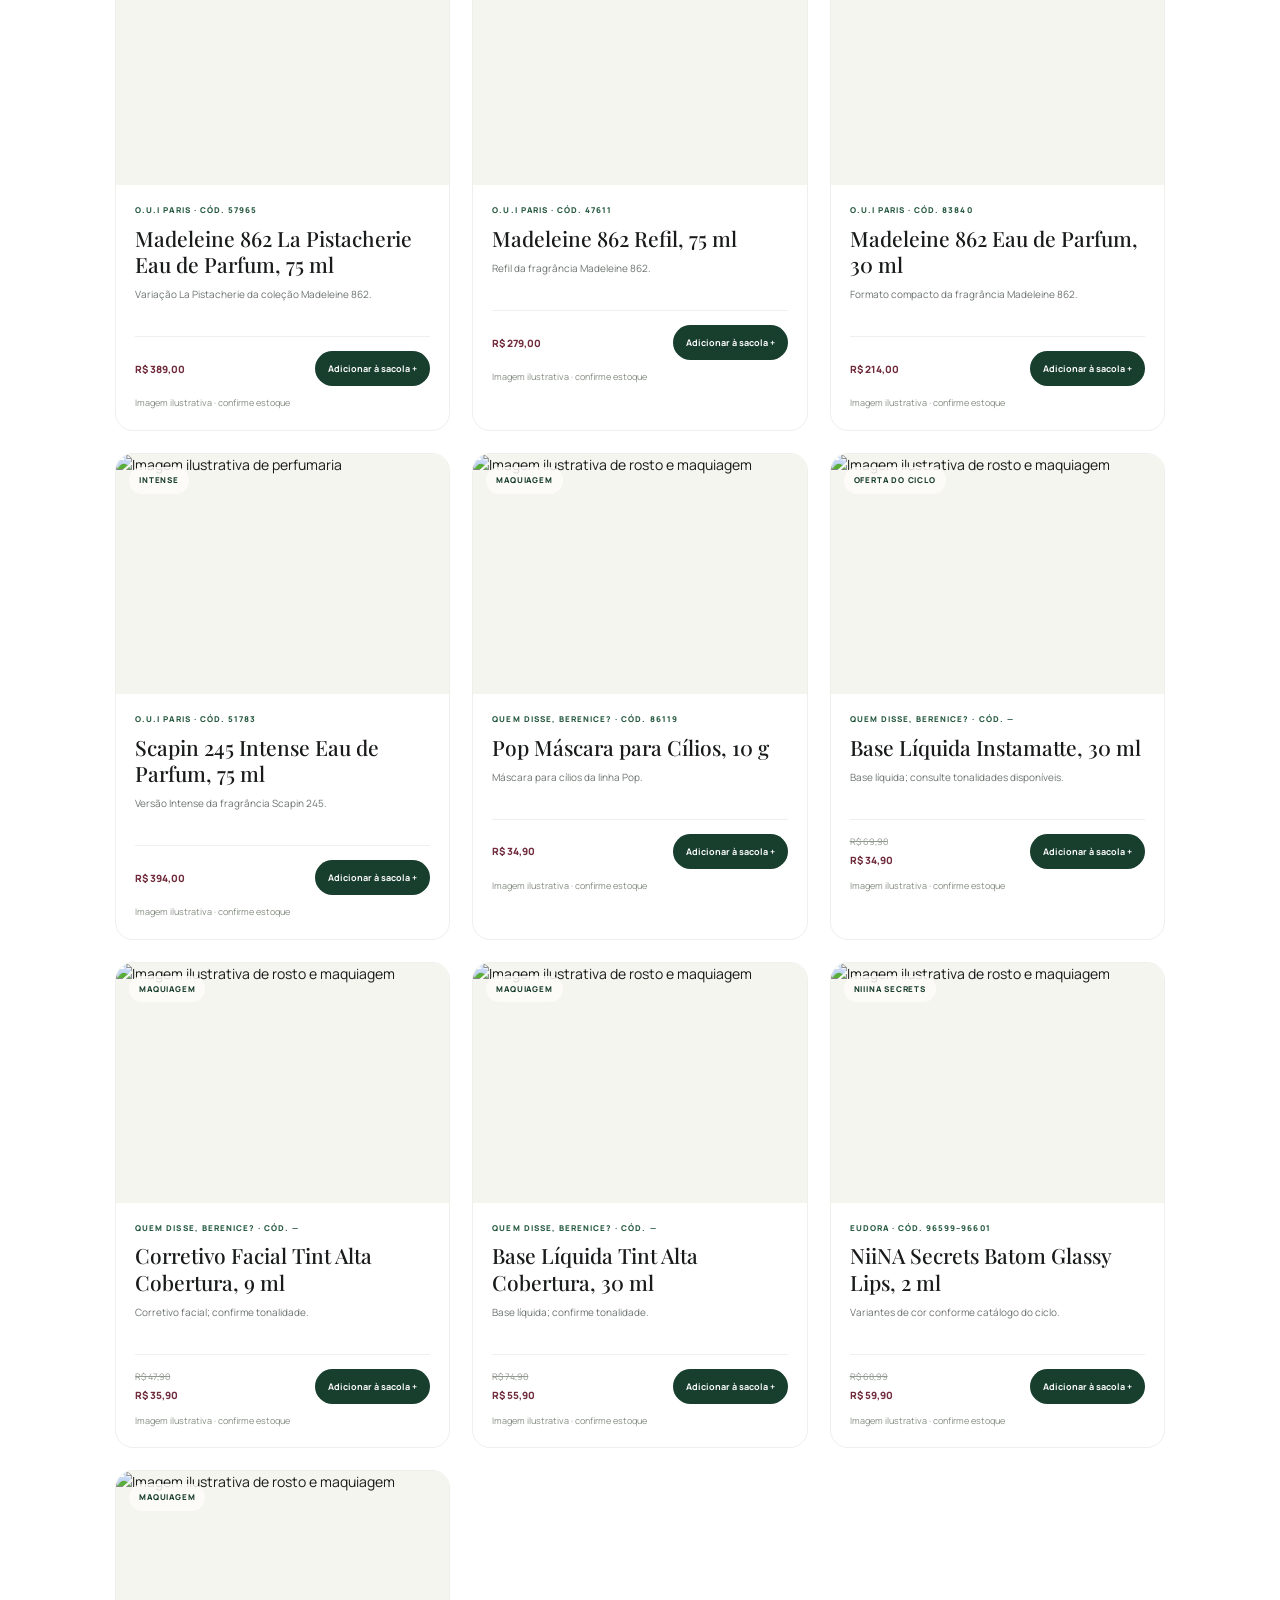
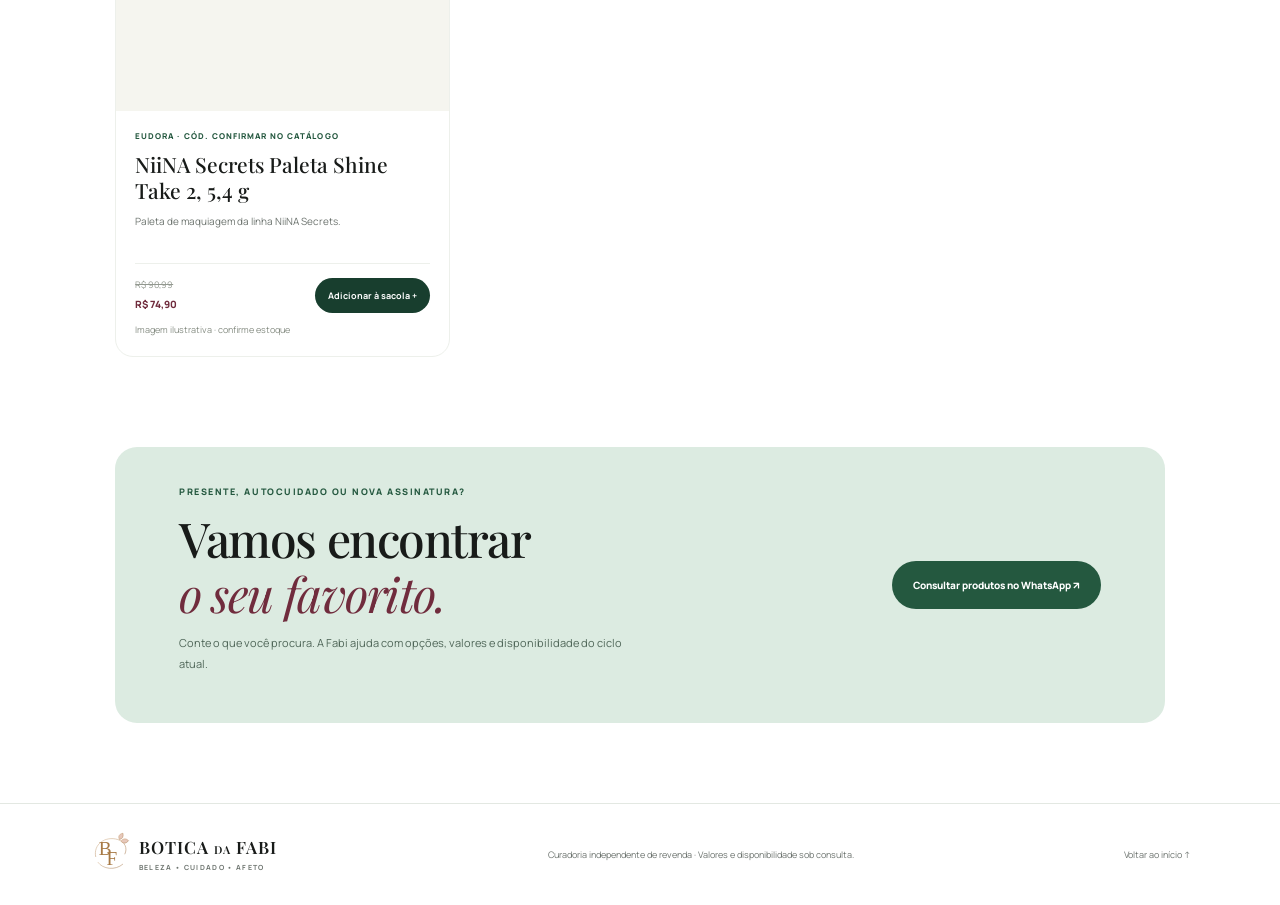
==== commit 972f032a: "Update catalog checkout and delivery information" ====
--- a/catalogo.html
+++ b/catalogo.html
@@ -23,7 +23,7 @@
 <div class="catalog-controls-top"><div><div class="eyebrow">ENCONTRE O QUE COMBINA COM VOCÊ</div><h2>Explore a <em>vitrine.</em></h2></div><label class="catalog-search"><span aria-hidden="true">⌕</span><input id="product-search" type="search" placeholder="Buscar produto ou categoria…" aria-label="Buscar produto ou categoria"></label></div>
 <div class="filter-row" id="brand-filters" aria-label="Filtrar por marca"><button class="filter-chip active" data-brand="Todas">Todas as marcas</button><button class="filter-chip" data-brand="O Boticário">O Boticário</button><button class="filter-chip" data-brand="Eudora">Eudora</button><button class="filter-chip" data-brand="Quem Disse, Berenice?">Quem Disse, Berenice?</button><button class="filter-chip" data-brand="O.U.I Paris">O.U.I Paris</button></div>
 <div class="category-row" id="category-filters" aria-label="Filtrar por categoria"><button class="category-chip active" data-category="Todas">✳ Todas as categorias</button><button class="category-chip" data-category="Perfumaria">Perfumaria</button><button class="category-chip" data-category="Corpo e banho">Corpo & banho</button><button class="category-chip" data-category="Rosto e maquiagem">Rosto & maquiagem</button><button class="category-chip" data-category="Cabelos">Cabelos</button><button class="category-chip" data-category="Presentes">Presentes</button></div>
-<div class="catalog-notice"><span>✧</span><p><strong>Uma vitrine em atualização.</strong> 31 itens selecionados a partir dos catálogos enviados dos ciclos 16/2026. As fotos são ilustrativas, não imagens oficiais dos produtos. Preços e disponibilidade precisam ser confirmados com a revendedora antes da finalização; a sacola envia o pedido para confirmação via WhatsApp.</p></div>
+<div class="catalog-notice"><span>✧</span><p><strong>Uma vitrine em atualização.</strong> 31 itens selecionados a partir dos catálogos enviados dos ciclos 16/2026. As fotos são ilustrativas, não imagens oficiais dos produtos. Preços e disponibilidade precisam ser confirmados com a revendedora. A sacola permite informar os dados de entrega e selecionar uma faixa de taxa; o pagamento depende da configuração ativa do Mercado Pago.</p></div>
 <div class="official-catalogs" aria-label="Catálogos oficiais das marcas"><p><strong>Quer ver os produtos e ofertas do ciclo atual?</strong> Abra o catálogo digital da marca:</p><div class="official-catalog-links"><a href="https://minhaloja.boticario.com.br/redirect/27391125/?origin=boticario&utm_source=portal_bot&utm_medium=catalogos-dos-ciclos" target="_blank" rel="noopener">O Boticário ↗</a><a href="https://minhaloja.eudora.com.br/redirect/27391125/?origin=boticario&utm_source=portal_bot&utm_medium=catalogos-dos-ciclos" target="_blank" rel="noopener">Eudora ↗</a><a href="https://minhaloja.quemdisseberenice.com.br/redirect/27391125/?origin=boticario&utm_source=portal_bot&utm_medium=catalogos-dos-ciclos" target="_blank" rel="noopener">Quem Disse, Berenice? ↗</a><a href="https://minhaloja.ouiparis.com/redirect/27391125/?origin=boticario&utm_source=portal_bot&utm_medium=catalogos-dos-ciclos" target="_blank" rel="noopener">O.U.I Paris ↗</a></div></div>
 <div class="catalog-results-line"><span id="results-count">31 produtos</span><label>Ordenar <select id="sort-products" aria-label="Ordenar produtos"><option value="featured">Em destaque</option><option value="name">Nome A–Z</option></select></label></div>
 <div class="product-grid" id="product-grid" aria-live="polite"></div>
